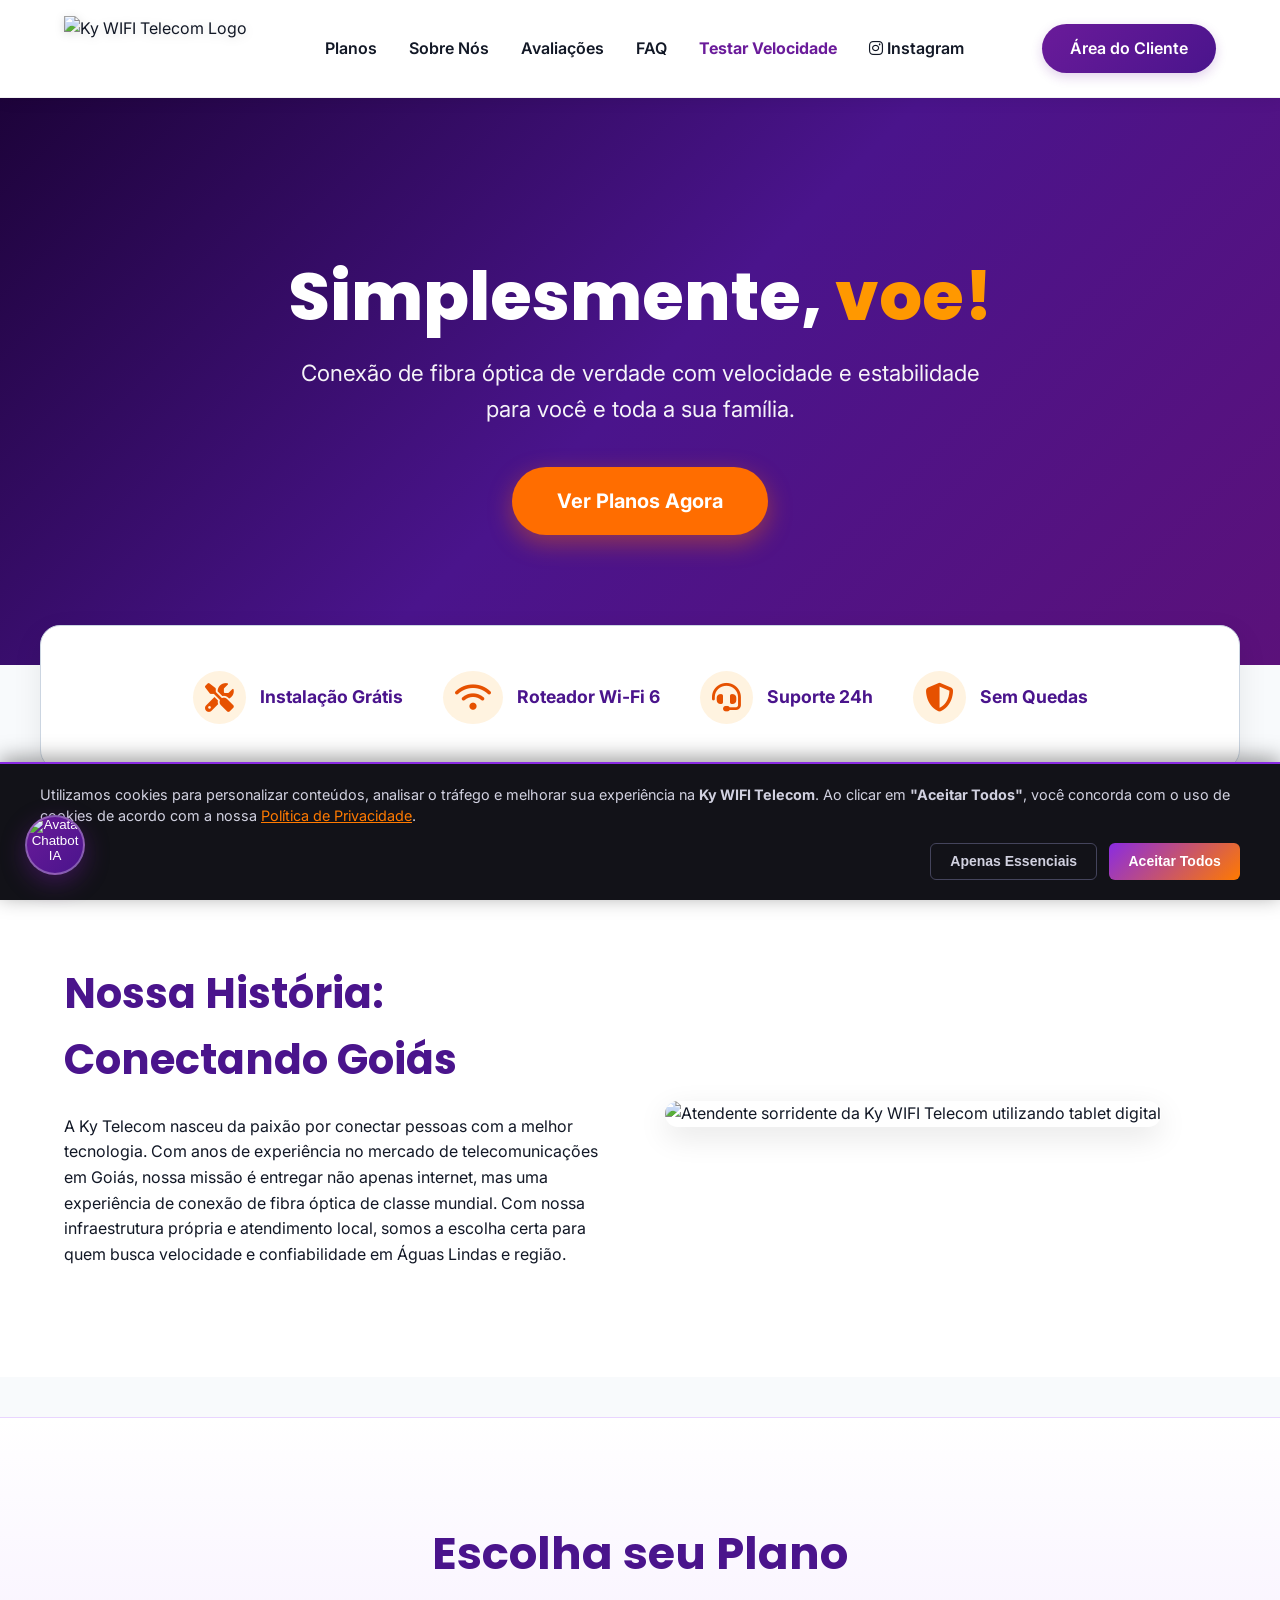
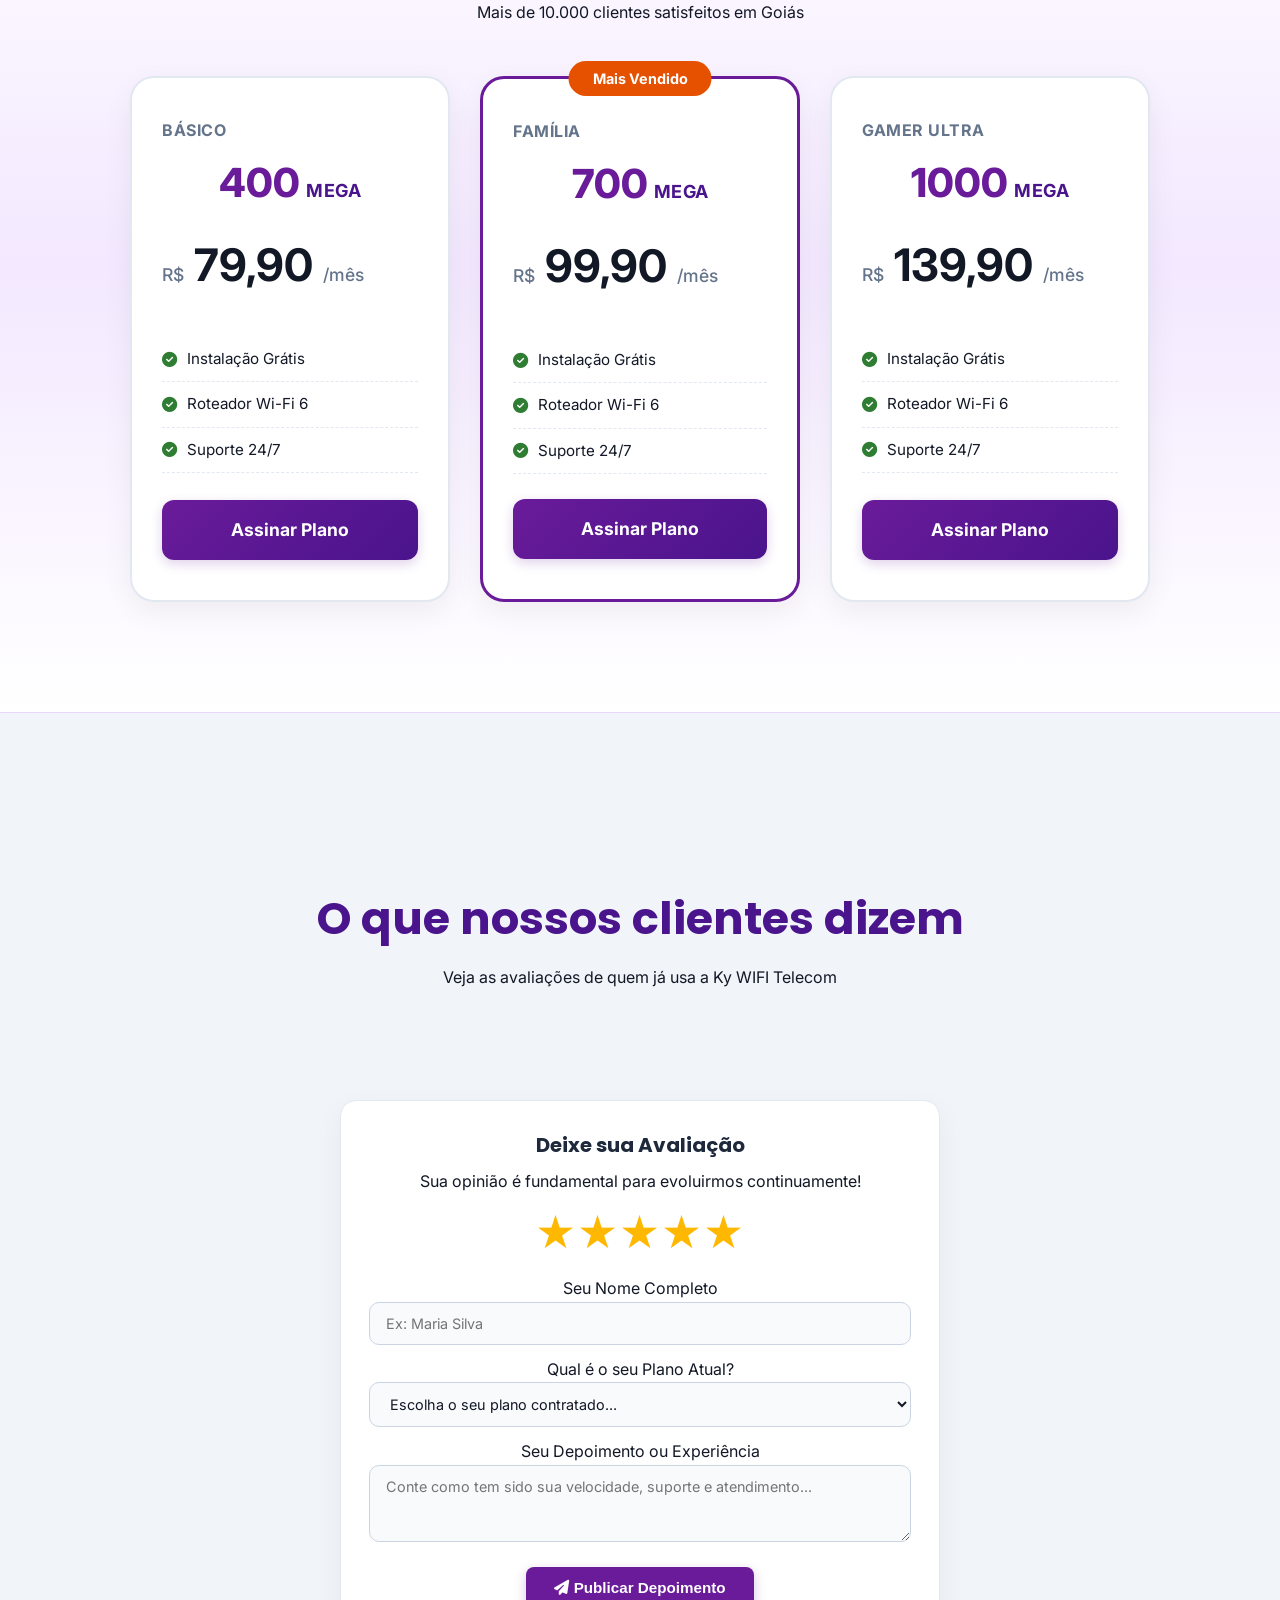
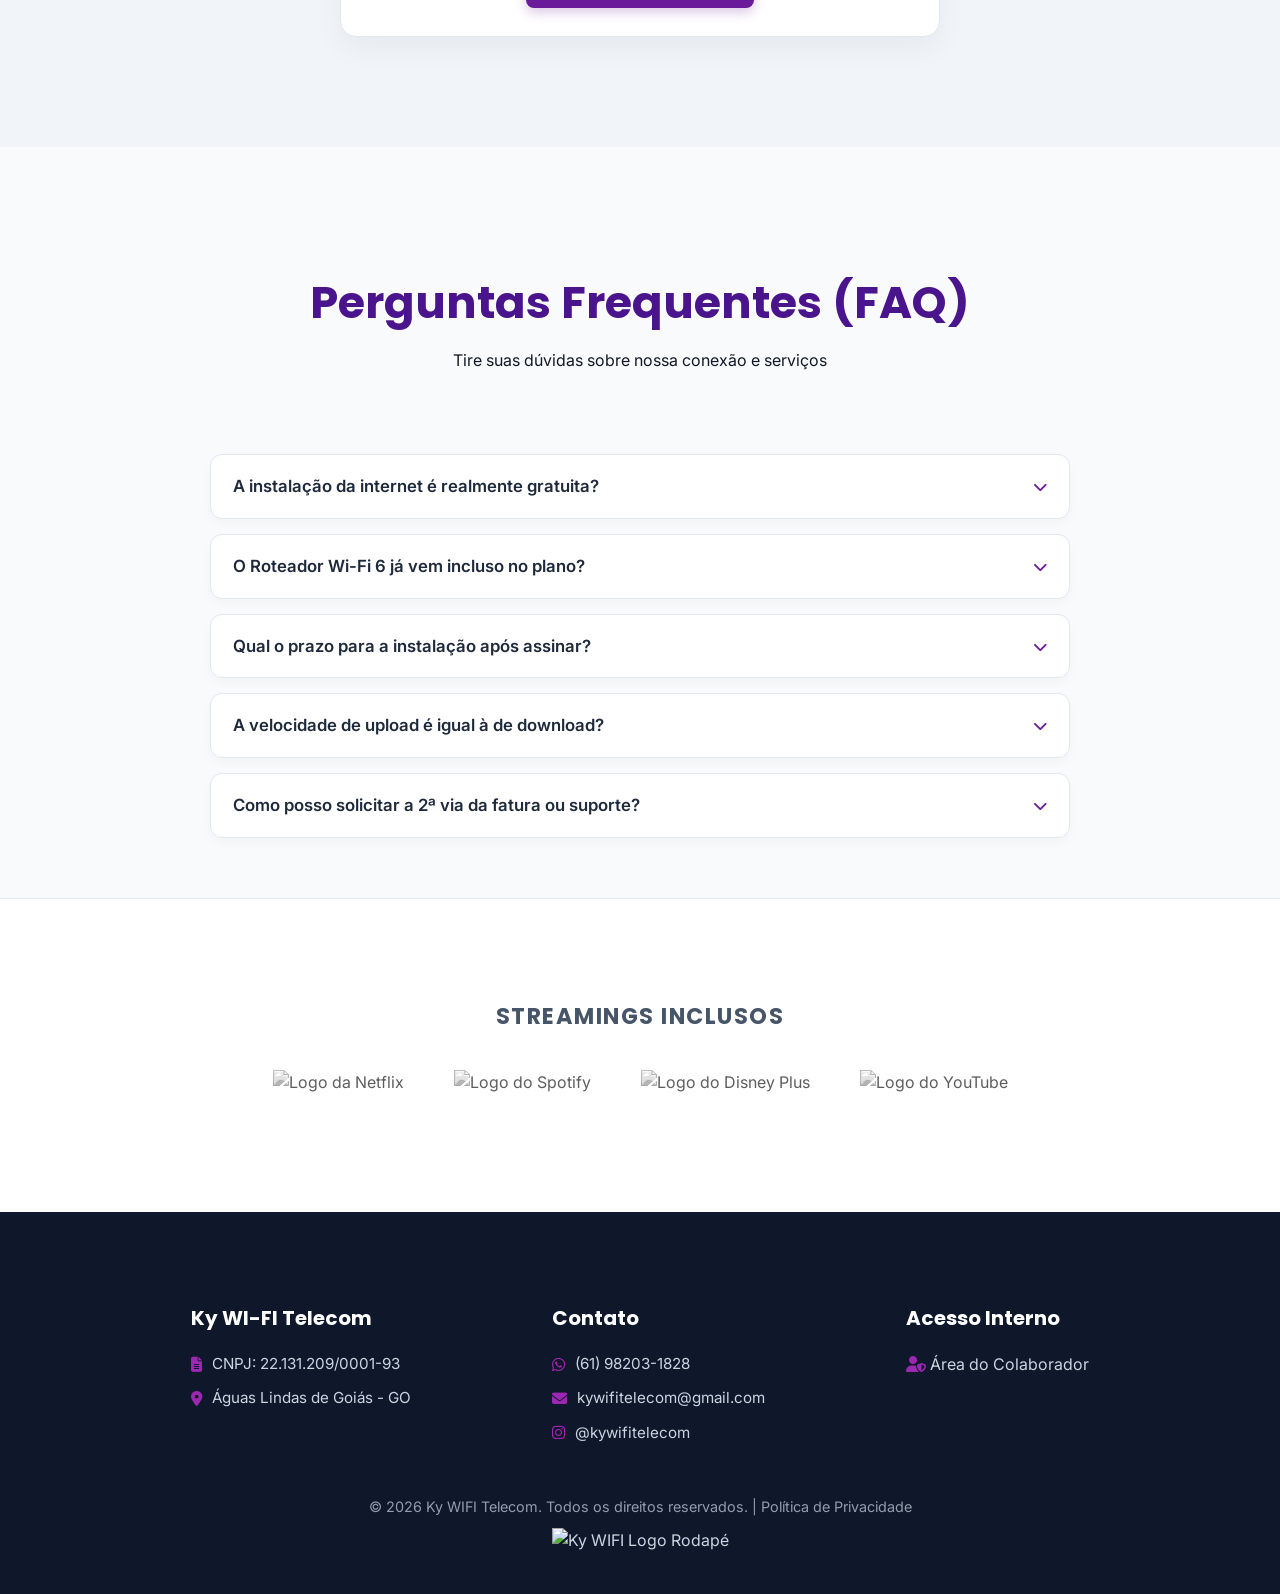
==== index.html @ 1341a5f8 "Add files via upload" ====
<!DOCTYPE html>
<html lang="pt-BR">
<head>
    <meta charset="UTF-8">
    <meta name="viewport" content="width=device-width, initial-scale=1.0">
    <meta name="description" content="Ky WIFI Telecom - A Melhor Conexão de Fibra Óptica de Goiás. Planos com instalação grátis e roteador Wi-Fi 6.">
    <title>Ky WIFI Telecom | A Melhor Conexão de Goiás</title>
    
    <link rel="preconnect" href="https://fonts.googleapis.com">
    <link rel="preconnect" href="https://fonts.gstatic.com" crossorigin>
    <link href="https://fonts.googleapis.com/css2?family=Poppins:wght@300;400;500;600;700&family=Inter:wght@400;500;600;700&display=swap" rel="stylesheet">
    <link rel="stylesheet" href="https://cdnjs.cloudflare.com/ajax/libs/font-awesome/6.6.0/css/all.min.css">
    <link rel="stylesheet" href="style.css">

    <!-- SDKs do Firebase v8 -->
    <script src="https://www.gstatic.com/firebasejs/8.10.1/firebase-app.js"></script>
    <script src="https://www.gstatic.com/firebasejs/8.10.1/firebase-database.js"></script>

    <script>
      // Configuração e inicialização do Firebase
      const firebaseConfig = {
        apiKey: "AIzaSyA0XjvmilmpNwBVDHuVRdyF8YCQ0SimvJA",
        authDomain: "ky-wi-fi-telecom.firebaseapp.com",
        databaseURL: "https://ky-wi-fi-telecom-default-rtdb.firebaseio.com",
        projectId: "ky-wi-fi-telecom",
        storageBucket: "ky-wi-fi-telecom.appspot.com",
        messagingSenderId: "222931880150",
        appId: "1:222931880150:web:4224128a5b03022e3f6177",
        measurementId: "G-RYJLD3M3HY"
      };

      if (!firebase.apps.length) {
        firebase.initializeApp(firebaseConfig);
      }
    </script>

    <!-- ESTILOS ADICIONAIS PARA BARRA DE ANÚNCIO E FAQ -->
    <style>
        /* Barra de Anúncio / Promocional (Topo) */
        .announcement-bar {
            background: linear-gradient(90deg, #6b21a8, #a855f7);
            color: #ffffff;
            padding: 8px 16px;
            font-size: 0.9rem;
            display: flex;
            align-items: center;
            justify-content: center;
            gap: 12px;
            text-align: center;
            position: relative;
            z-index: 1001;
            font-family: 'Inter', sans-serif;
        }
        .announcement-bar strong {
            color: #facc15;
        }
        .announcement-btn {
            background-color: #ec4899;
            color: #ffffff;
            padding: 4px 12px;
            border-radius: 20px;
            text-decoration: none;
            font-weight: 600;
            font-size: 0.8rem;
            transition: transform 0.2s, background-color 0.2s;
        }
        .announcement-btn:hover {
            background-color: #db2777;
            transform: scale(1.05);
        }
        .announcement-close {
            position: absolute;
            right: 15px;
            background: transparent;
            border: none;
            color: #ffffff;
            font-size: 1.1rem;
            cursor: pointer;
            opacity: 0.8;
        }
        .announcement-close:hover {
            opacity: 1;
        }

        /* Seção FAQ */
        .faq-section {
            padding: 60px 20px;
            max-width: 900px;
            margin: 0 auto;
        }
        .faq-container {
            display: flex;
            flex-direction: column;
            gap: 15px;
            margin-top: 30px;
        }
        .faq-item {
            background: #ffffff;
            border: 1px solid #e2e8f0;
            border-radius: 12px;
            padding: 18px 22px;
            cursor: pointer;
            box-shadow: 0 4px 12px rgba(0, 0, 0, 0.03);
            transition: all 0.3s ease;
        }
        .faq-item[open] {
            border-color: #6a1b9a;
            box-shadow: 0 6px 18px rgba(106, 27, 154, 0.12);
        }
        .faq-item summary {
            font-weight: 600;
            font-size: 1.05rem;
            list-style: none;
            display: flex;
            justify-content: space-between;
            align-items: center;
            color: #1e293b;
        }
        .faq-item summary::-webkit-details-marker {
            display: none;
        }
        .faq-item summary::after {
            content: '\f078';
            font-family: 'Font Awesome 6 Free';
            font-weight: 900;
            font-size: 0.9rem;
            color: #6a1b9a;
            transition: transform 0.3s;
        }
        .faq-item[open] summary::after {
            transform: rotate(180deg);
        }
        .faq-item p {
            margin-top: 12px;
            font-size: 0.95rem;
            line-height: 1.6;
            color: #475569;
        }
    </style>
</head>
<body>
    <!-- CABEÇALHO -->
    <header>
        <a href="index.html" class="logo-area" aria-label="Início Ky WI-FI">
            <img src="https://i.ibb.co/Xrz7n7dX/image-9658f0-removebg-preview.png" alt="Ky WIFI Telecom Logo" class="ky-logo">
        </a>

        <nav aria-label="Navegação Principal">
            <ul class="nav-menu" id="navMenu">
                <li><a href="#planos" onclick="closeMenu()">Planos</a></li>
                <li><a href="#sobre" onclick="closeMenu()">Sobre Nós</a></li>
                <li><a href="#depoimentos" onclick="closeMenu()">Avaliações</a></li>
                <li><a href="#faq" onclick="closeMenu()">FAQ</a></li>
                <li>
                    <a href="https://fast.com" target="_blank" rel="noopener noreferrer" class="btn-speedtest" onclick="closeMenu()">
                        Testar Velocidade
                    </a>
                </li>
                <li>
                    <a href="https://www.instagram.com/kywifitelecom" target="_blank" rel="noopener noreferrer" onclick="closeMenu()">
                        <i class="fab fa-instagram" aria-hidden="true"></i>
                        <span>Instagram</span>
                    </a>
                </li>
                <li class="mobile-only">
                    <a href="suporte.html" class="btn-client" onclick="closeMenu()">Área do Cliente</a>
                </li>
            </ul>
        </nav>

        <a href="suporte.html" class="btn-client desktop-only-btn">Área do Cliente</a>

        <button class="hamburger" id="hamburgerBtn" onclick="toggleMenu()" aria-label="Abrir Menu de Navegação" aria-expanded="false" aria-controls="navMenu">
            <i class="fas fa-bars" aria-hidden="true"></i>
        </button>
    </header>

    <!-- HERO -->
    <section class="hero">
        <div class="fiber-container" aria-hidden="true">
            <div class="fiber-line"></div>
            <div class="fiber-line"></div>
            <div class="fiber-line"></div>
            <div class="fiber-line"></div>
            <div class="fiber-line"></div>
        </div>

        <div class="hero-content reveal">
            <h1>Simplesmente, <span>voe!</span></h1>
            <p>Conexão de fibra óptica de verdade com velocidade e estabilidade para você e toda a sua família.</p>
            <a href="#planos" class="btn-primary">Ver Planos Agora</a>
        </div>
    </section>

    <!-- BENEFÍCIOS -->
    <section class="benefits reveal" aria-label="Destaques e Benefícios">
        <div class="benefit-item"><i class="fas fa-tools" aria-hidden="true"></i> Instalação Grátis</div>
        <div class="benefit-item"><i class="fas fa-wifi" aria-hidden="true"></i> Roteador Wi-Fi 6</div>
        <div class="benefit-item"><i class="fas fa-headset" aria-hidden="true"></i> Suporte 24h</div>
        <div class="benefit-item"><i class="fas fa-shield-alt" aria-hidden="true"></i> Sem Quedas</div>
    </section>

    <!-- SOBRE -->
    <section id="sobre" class="reveal">
        <div class="sobre-container">
            <div class="sobre-text">
                <h2>Nossa História: Conectando Goiás</h2>
                <p>
                    A Ky Telecom nasceu da paixão por conectar pessoas com a melhor tecnologia. Com anos de experiência no mercado de telecomunicações em Goiás, nossa missão é entregar não apenas internet, mas uma experiência de conexão de fibra óptica de classe mundial. Com nossa infraestrutura própria e atendimento local, somos a escolha certa para quem busca velocidade e confiabilidade em Águas Lindas e região.
                </p>
            </div>
            <div class="sobre-image">
                <img src="https://img.magnific.com/fotos-premium/mulher-negra-de-lazer-moderna-usando-fones-de-ouvido-usando-tablet-digital-com-tela-brilhante_116547-47092.jpg?semt=ais_hybrid&w=740&q=80" alt="Atendente sorridente da Ky WIFI Telecom utilizando tablet digital">
            </div>
        </div>
    </section>

    <!-- PLANOS -->
    <section id="planos">
        <div class="section-title reveal">
            <h2>Escolha seu Plano</h2>
            <p>Mais de 10.000 clientes satisfeitos em Goiás</p>
        </div>
        <div class="plans-container reveal" id="plans-container"></div>
    </section>

    <!-- DEPOIMENTOS E AVALIAÇÕES -->
    <section id="depoimentos" class="testimonials-section reveal" aria-label="Depoimentos e Avaliações">
        <div class="section-title">
            <h2>O que nossos clientes dizem</h2>
            <p>Veja as avaliações de quem já usa a Ky WIFI Telecom</p>
        </div>

        <div class="testimonials-container"></div>

        <div class="feedback-form-container">
            <h3>Deixe sua Avaliação</h3>
            <p class="subtitle">Sua opinião é fundamental para evoluirmos continuamente!</p>

            <form id="feedbackForm" onsubmit="salvarFeedback(event)">
                <div class="star-rating-input" id="starRatingInput" title="Selecione sua nota">
                    <span class="star-btn active" data-value="1" onclick="definirNota(1)">★</span>
                    <span class="star-btn active" data-value="2" onclick="definirNota(2)">★</span>
                    <span class="star-btn active" data-value="3" onclick="definirNota(3)">★</span>
                    <span class="star-btn active" data-value="4" onclick="definirNota(4)">★</span>
                    <span class="star-btn active" data-value="5" onclick="definirNota(5)">★</span>
                </div>
                <input type="hidden" id="feedbackNota" value="5">

                <div class="feedback-inputs">
                    <div class="input-group">
                        <label for="feedbackNome">Seu Nome Completo</label>
                        <input type="text" id="feedbackNome" placeholder="Ex: Maria Silva" required autocomplete="name">
                    </div>

                    <div class="input-group">
                        <label for="feedbackTipo">Qual é o seu Plano Atual?</label>
                        <select id="feedbackTipo" required>
                            <option value="" disabled selected>Escolha o seu plano contratado...</option>
                            <option value="Plano 400 MEGA - Fibra">Plano 400 MEGA (R$ 79,90/mês)</option>
                            <option value="Plano 700 MEGA - Fibra">Plano 700 MEGA (R$ 99,90/mês)</option>
                            <option value="Plano 1000 MEGA - Fibra">Plano 1000 MEGA (R$ 139,90/mês)</option>
                            <option value="Cliente Corporativo / Empresa">Cliente Corporativo / Empresa</option>
                            <option value="Outro Plano / Antigo">Outro Plano Ky Telecom</option>
                        </select>
                    </div>

                    <div class="input-group">
                        <label for="feedbackComentario">Seu Depoimento ou Experiência</label>
                        <textarea id="feedbackComentario" rows="3" placeholder="Conte como tem sido sua velocidade, suporte e atendimento..." required></textarea>
                    </div>

                    <div class="feedback-actions">
                        <button type="submit" class="btn-submit-feedback">
                            <i class="fas fa-paper-plane" aria-hidden="true"></i> Publicar Depoimento
                        </button>
                    </div>
                </div>
            </form>
        </div>
    </section>

    <!-- SEÇÃO FAQ (PERGUNTAS FREQUENTES) -->
    <section id="faq" class="faq-section reveal">
        <div class="section-title">
            <h2>Perguntas Frequentes (FAQ)</h2>
            <p>Tire suas dúvidas sobre nossa conexão e serviços</p>
        </div>

        <div class="faq-container">
            <details class="faq-item">
                <summary>A instalação da internet é realmente gratuita?</summary>
                <p>Sim! Todos os nossos planos residenciais contam com instalação 100% grátis realizada por técnicos especializados.</p>
            </details>

            <details class="faq-item">
                <summary>O Roteador Wi-Fi 6 já vem incluso no plano?</summary>
                <p>Sim, disponibilizamos roteadores de última geração Wi-Fi 6 em comodato, garantindo maior cobertura, estabilidade e suporte a dezenas de aparelhos conectados simultaneamente.</p>
            </details>

            <details class="faq-item">
                <summary>Qual o prazo para a instalação após assinar?</summary>
                <p>Realizamos a instalação em até 24 a 48 horas úteis após a aprovação do cadastro na região de Águas Lindas e proximidades.</p>
            </details>

            <details class="faq-item">
                <summary>A velocidade de upload é igual à de download?</summary>
                <p>Trabalhamos com alta taxa de upload dedicada para garantir que suas videochamadas, jogos online e transmissões aconteçam sem nenhum tipo de travamento.</p>
            </details>

            <details class="faq-item">
                <summary>Como posso solicitar a 2ª via da fatura ou suporte?</summary>
                <p>Você pode acessar a nossa <strong>Área do Cliente</strong> no menu superior ou entrar em contato diretamente via WhatsApp pelo número (61) 98203-1828.</p>
            </details>
        </div>
    </section>

    <!-- STREAMINGS PARCEIROS -->
    <section class="partners reveal" aria-label="Plataformas de Streaming">
        <h2>Streamings Inclusos</h2>
        <div class="partners-logos">
            <img src="https://upload.wikimedia.org/wikipedia/commons/0/08/Netflix_2015_logo.svg" alt="Logo da Netflix">
            <img src="https://upload.wikimedia.org/wikipedia/commons/2/26/Spotify_logo_with_text.svg" alt="Logo do Spotify">
            <img src="https://upload.wikimedia.org/wikipedia/commons/3/3e/Disney%2B_logo.svg" alt="Logo do Disney Plus">
            <img src="https://upload.wikimedia.org/wikipedia/commons/b/b8/YouTube_Logo_2017.svg" alt="Logo do YouTube">
        </div>
    </section>

    <!-- BOTÃO WHATSAPP -->
    <a href="https://wa.me/5561982031828" target="_blank" rel="noopener noreferrer" onclick="falarComAtendente(event)" class="whatsapp-float" aria-label="Falar com atendente pelo WhatsApp">
        <i class="fab fa-whatsapp" aria-hidden="true"></i>
    </a>

    <!-- RODAPÉ -->
    <footer id="suporte">
        <div class="footer-grid reveal">
            <div>
                <h4>Ky WI-FI Telecom</h4>
                <p><i class="fas fa-file-alt" aria-hidden="true"></i> CNPJ: 22.131.209/0001-93</p>
                <p><i class="fas fa-map-marker-alt" aria-hidden="true"></i> Águas Lindas de Goiás - GO</p>
            </div>
            <div>
                <h4>Contato</h4>
                <p><i class="fab fa-whatsapp" aria-hidden="true"></i> <a href="https://wa.me/5561982031828" target="_blank" rel="noopener noreferrer">(61) 98203-1828</a></p>
                <p><i class="fas fa-envelope" aria-hidden="true"></i> <a href="mailto:kywifitelecom@gmail.com">kywifitelecom@gmail.com</a></p>
                <p>
                    <a href="https://www.instagram.com/kywifitelecom" target="_blank" rel="noopener noreferrer" style="display: flex; align-items: center; gap: 10px;">
                        <i class="fab fa-instagram" aria-hidden="true"></i> @kywifitelecom
                    </a>
                </p>
            </div>

            <!-- ÁREA DO COLABORADOR -->
            <div>
                <h4>Acesso Interno</h4>
                <a href="login.html" class="btn-colaborador">
                    <i class="fas fa-user-shield" aria-hidden="true"></i> Área do Colaborador
                </a>
            </div>
        </div>

        <p style="margin-top: 40px; font-size: 0.9rem; opacity: 0.7;">
            © 2026 Ky WIFI Telecom. Todos os direitos reservados. | <a href="privacidade.html" style="color: inherit;">Política de Privacidade</a>
        </p>
        <img src="https://i.ibb.co/Xrz7n7dX/image-9658f0-removebg-preview.png" alt="Ky WIFI Logo Rodapé" width="50" style="margin-top: 10px;">
    </footer>

    <!-- LGPD COOKIES BANNER -->
    <div id="lgpd-banner" class="lgpd-banner" role="dialog" aria-live="polite" aria-label="Aviso de Privacidade e Cookies">
        <div class="lgpd-content">
            <p>
                Utilizamos cookies para personalizar conteúdos, analisar o tráfego e melhorar sua experiência na <strong>Ky WIFI Telecom</strong>. 
                Ao clicar em <strong>"Aceitar Todos"</strong>, você concorda com o uso de cookies de acordo com a nossa 
                <a href="privacidade.html" target="_blank" rel="noopener">Política de Privacidade</a>.
            </p>
            <div class="lgpd-buttons">
                <button id="lgpd-reject" class="btn-lgpd-secondary" onclick="document.getElementById('lgpd-banner').style.display='none'">Apenas Essenciais</button>
                <button id="lgpd-accept" class="btn-lgpd-primary" onclick="document.getElementById('lgpd-banner').style.display='none'">Aceitar Todos</button>
            </div>
        </div>
    </div>

    <!-- PLUGIN VLIBRAS -->
    <div vw class="enabled">
        <div vw-access-button class="active"></div>
        <div vw-plugin-wrapper>
            <div class="vw-plugin-top-wrapper"></div>
        </div>
    </div>
    <script src="https://vlibras.gov.br/app/vlibras-plugin.js"></script>
    <script>
        new window.VLibras.Widget('https://vlibras.gov.br/app');
    </script>

    <!-- SCRIPTS DA APLICAÇÃO -->
    <script src="script.js"></script>
    <script src="chatbot.js"></script>
</body>
</html>
---- style.css ----
/* ==========================================================================
   KY WIFI TELECOM - ESTILOS PRINCIPAIS (style.css)
   Organizado, otimizado para desempenho e acessibilidade (WCAG 2.1)
   ========================================================================== */

/* 1. VARIÁVEIS DO SISTEMA (DESIGN TOKENS) */
:root {
    --purple-main: #6A1B9A;
    --purple-dark: #4A148C;
    --purple-light: #9C27B0;
    --accent-orange: #E65100; /* Laranja de alto contraste WCAG */
    --accent-orange-hover: #D84315;
    --accent-green: #1B5E20;  /* Verde escuro para texto/ícones */
    --whatsapp-green: #25D366;
    --text-dark: #121826;     /* Alto contraste para legibilidade */
    --text-muted: #475569;
    --white: #FFFFFF;
    --gray-bg: #F8FAFC;
    --border-color: #CBD5E1;
    --transition-default: all 0.3s ease;
}

/* 2. RESET GLOBAL & TIPOGRAFIA */
* {
    margin: 0;
    padding: 0;
    box-sizing: border-box;
}

html {
    scroll-behavior: smooth;
}

body {
    font-family: 'Inter', -apple-system, BlinkMacSystemFont, "Segoe UI", Roboto, sans-serif;
    background-color: var(--gray-bg);
    color: var(--text-dark);
    line-height: 1.6;
    overflow-x: hidden;
}

h1, h2, h3, h4, h5, h6 {
    font-family: 'Poppins', sans-serif;
}

a {
    color: inherit;
    text-decoration: none;
    transition: var(--transition-default);
}

/* Indicador de foco acessível para navegação via teclado (WCAG 2.1) */
:focus-visible {
    outline: 3px solid var(--purple-main) !important;
    outline-offset: 3px !important;
}

/* 3. HEADER & NAVEGAÇÃO */
header {
    background: rgba(255, 255, 255, 0.98);
    backdrop-filter: blur(15px);
    -webkit-backdrop-filter: blur(15px);
    box-shadow: 0 2px 15px rgba(0, 0, 0, 0.08);
    position: sticky;
    top: 0;
    z-index: 1000;
    padding: 12px 5%;
    display: flex;
    justify-content: space-between;
    align-items: center;
    border-bottom: 1px solid rgba(0, 0, 0, 0.05);
}

.logo-area {
    display: flex;
    align-items: center;
    gap: 12px;
    padding: 4px 0;
    outline: none;
}

.logo-title-group {
    display: flex;
    align-items: center;
    gap: 15px;
}

.logo-title-group h1 {
    margin: 0;
    font-size: 1.8rem;
    color: var(--text-dark);
}

.ky-logo, .logo-img {
    height: 65px;
    width: auto;
    object-fit: contain;
    filter: drop-shadow(0 2px 5px rgba(0, 0, 0, 0.12));
    transition: transform 0.3s cubic-bezier(0.25, 0.8, 0.25, 1), 
                filter 0.3s cubic-bezier(0.25, 0.8, 0.25, 1);
}

.logo-area:hover .ky-logo,
.logo-area:hover .logo-img {
    transform: scale(1.04);
    filter: drop-shadow(0 6px 12px rgba(106, 27, 154, 0.25));
}

.nav-menu {
    display: flex;
    gap: 32px;
    list-style: none;
    align-items: center;
}

.nav-menu a {
    font-weight: 600;
    color: var(--text-dark);
    position: relative;
}

.nav-menu a::after {
    content: '';
    position: absolute;
    bottom: -5px;
    left: 0;
    width: 0;
    height: 3px;
    background: var(--purple-main);
    border-radius: 2px;
    transition: var(--transition-default);
}

.nav-menu a:hover, 
.nav-menu a:focus {
    color: var(--purple-main);
}

.nav-menu a:hover::after, 
.nav-menu a:focus::after {
    width: 100%;
}

.btn-speedtest {
    color: var(--purple-main) !important;
    font-weight: 700 !important;
}

.btn-client {
    background: linear-gradient(135deg, var(--purple-main), var(--purple-dark));
    color: var(--white);
    padding: 12px 28px;
    border-radius: 50px;
    font-weight: 600;
    border: none;
    cursor: pointer;
    transition: var(--transition-default);
    font-family: inherit;
    display: inline-block;
    box-shadow: 0 4px 12px rgba(106, 27, 154, 0.2);
}

.btn-client:hover, 
.btn-client:focus {
    transform: translateY(-2px);
    box-shadow: 0 6px 20px rgba(106, 27, 154, 0.35);
}

.hamburger {
    display: none;
    font-size: 28px;
    cursor: pointer;
    color: var(--purple-dark);
    background: none;
    border: none;
    padding: 5px;
}

.mobile-only {
    display: none;
}

/* 4. HERO SECTION */
.hero {
    background: linear-gradient(135deg, #1d033a 0%, var(--purple-dark) 50%, #5b117a 100%);
    color: var(--white);
    text-align: center;
    padding: 160px 20px 130px;
    position: relative;
    overflow: hidden;
}

.fiber-container {
    position: absolute;
    top: 0;
    left: 0;
    width: 100%;
    height: 100%;
    overflow: hidden;
    z-index: 0;
}

.fiber-line {
    position: absolute;
    background: linear-gradient(90deg, transparent, rgba(255, 255, 255, 0.8), rgba(255, 107, 0, 0.8), transparent);
    height: 3px;
    filter: blur(2px);
    opacity: 0;
    animation: dataFlow linear infinite;
}

@keyframes dataFlow {
    0% { transform: translateX(-100%); opacity: 0; }
    10% { opacity: 1; }
    90% { opacity: 1; }
    100% { transform: translateX(100vw); opacity: 0; }
}

.fiber-line:nth-child(1) { top: 15%; width: 300px; animation-duration: 3s; animation-delay: 0s; }
.fiber-line:nth-child(2) { top: 35%; width: 200px; animation-duration: 4s; animation-delay: 1.5s; }
.fiber-line:nth-child(3) { top: 65%; width: 400px; animation-duration: 2.5s; animation-delay: 0.5s; }
.fiber-line:nth-child(4) { top: 85%; width: 150px; animation-duration: 5s; animation-delay: 2s; }
.fiber-line:nth-child(5) { top: 45%; width: 250px; animation-duration: 3.5s; animation-delay: 1s; }

.hero-content {
    position: relative;
    z-index: 1;
}

.hero h1 {
    font-size: clamp(2.5rem, 6vw, 4.2rem);
    font-weight: 800;
    margin-bottom: 20px;
    line-height: 1.15;
}

.hero h1 span {
    color: #FF9800;
}

.hero p {
    font-size: clamp(1.1rem, 3vw, 1.4rem);
    margin-bottom: 40px;
    opacity: 0.95;
    max-width: 700px;
    margin-left: auto;
    margin-right: auto;
}

.hero .btn-primary {
    background: #FF6D00;
    color: var(--white);
    padding: 18px 45px;
    font-size: 1.25rem;
    border-radius: 50px;
    font-weight: 700;
    border: none;
    cursor: pointer;
    transition: var(--transition-default);
    box-shadow: 0 8px 25px rgba(255, 109, 0, 0.4);
    display: inline-block;
}

.hero .btn-primary:hover, 
.hero .btn-primary:focus {
    transform: translateY(-3px);
    background: #E65100;
    box-shadow: 0 12px 30px rgba(255, 109, 0, 0.6);
}

/* 5. BENEFÍCIOS */
.benefits {
    background: var(--white);
    padding: 45px 5%;
    display: flex;
    justify-content: center;
    gap: 40px;
    flex-wrap: wrap;
    box-shadow: 0 10px 30px rgba(0, 0, 0, 0.08);
    margin-top: -40px;
    margin-bottom: 80px;
    position: relative;
    z-index: 10;
    border-radius: 20px;
    max-width: 1200px;
    margin-left: auto;
    margin-right: auto;
    border: 1px solid var(--border-color);
}

.benefit-item {
    display: flex;
    align-items: center;
    gap: 14px;
    font-size: 1.1rem;
    font-weight: 700;
    color: var(--purple-dark);
}

.benefit-item i {
    color: #E65100;
    font-size: 1.8rem;
    background: #FFF3E0;
    padding: 12px;
    border-radius: 50%;
}

/* 6. PLANOS */
#planos {
    background: linear-gradient(180deg, #FFFFFF 0%, #F3E8FF 50%, #FFFFFF 100%);
    padding: 40px 0 20px;
    border-top: 1px solid #E9D5FF;
    border-bottom: 1px solid #E9D5FF;
}

.section-title {
    text-align: center;
    padding: 60px 20px 50px;
}

.section-title h2 {
    font-size: clamp(2.2rem, 4vw, 2.8rem);
    color: var(--purple-dark);
    margin-bottom: 10px;
}

.plans-container {
    display: flex;
    justify-content: center;
    gap: 30px;
    flex-wrap: wrap;
    padding: 0 5% 90px;
    max-width: 1350px;
    margin: 0 auto;
}

.plan-card {
    background: var(--white);
    border-radius: 24px;
    padding: 40px 30px;
    width: 320px;
    box-shadow: 0 10px 30px rgba(0, 0, 0, 0.06);
    transition: var(--transition-default);
    position: relative;
    border: 2px solid #E2E8F0;
    display: flex;
    flex-direction: column;
    opacity: 0;
    transform: translateY(30px);
}

.plan-card.active-reveal {
    opacity: 1;
    transform: translateY(0);
}

.plan-card:hover {
    transform: translateY(-8px);
    border-color: var(--purple-light);
    box-shadow: 0 15px 35px rgba(106, 27, 154, 0.15);
}

.plan-card.highlight {
    border: 3px solid var(--purple-main);
}

.plan-badge {
    position: absolute;
    top: -18px;
    left: 50%;
    transform: translateX(-50%);
    background: #E65100;
    color: var(--white);
    padding: 6px 24px;
    border-radius: 30px;
    font-size: 0.9rem;
    font-weight: 700;
    white-space: nowrap;
    z-index: 2;
}

.plan-name {
    font-weight: 700;
    color: #64748B;
    text-transform: uppercase;
    margin-bottom: 8px;
    letter-spacing: 0.5px;
}

.plan-speed {
    font-size: clamp(1.8rem, 3.8vw, 2.5rem);
    font-weight: 800;
    color: var(--purple-main);
    line-height: 1;
    display: flex;
    align-items: baseline;
    justify-content: center;
    gap: 6px;
    width: 100%;
    margin: 12px 0;
}

.plan-speed small,
.plan-speed span {
    font-size: 0.45em;
    font-weight: 700;
    color: var(--purple-dark);
    letter-spacing: 0.5px;
}

.plan-price {
    font-size: 2.8rem;
    font-weight: 700;
    margin: 15px 0 20px;
    color: var(--text-dark);
}

.plan-price .currency, 
.plan-price .period {
    font-size: 1.1rem;
    font-weight: 500;
    color: #64748B;
}

.plan-features {
    list-style: none;
    margin: 15px 0 25px;
    flex-grow: 1;
}

.plan-features li {
    padding: 10px 0;
    border-bottom: 1px dashed #E2E8F0;
    display: flex;
    align-items: center;
    gap: 10px;
    font-size: 0.95rem;
    color: var(--text-dark);
}

.plan-features i {
    color: #2E7D32;
}

.btn-contract {
    width: 100%;
    padding: 16px;
    background: linear-gradient(135deg, var(--purple-main), var(--purple-dark));
    color: var(--white);
    border: none;
    border-radius: 12px;
    font-size: 1.1rem;
    font-weight: 700;
    cursor: pointer;
    text-align: center;
    display: block;
    transition: var(--transition-default);
    box-shadow: 0 4px 12px rgba(106, 27, 154, 0.2);
}

.btn-contract:hover, 
.btn-contract:focus {
    background: linear-gradient(135deg, var(--purple-light), var(--purple-main));
    transform: translateY(-2px);
    box-shadow: 0 6px 18px rgba(106, 27, 154, 0.35);
}

/* 7. FORMULÁRIOS & ÁREA DO CLIENTE */
.client-section {
    padding: 110px 20px 80px;
    display: flex;
    justify-content: center;
    align-items: center;
    min-height: 85vh;
}

.client-card {
    width: 100%;
    max-width: 600px;
    background: var(--white);
    border: 2px solid var(--purple-main);
    border-radius: 16px;
    padding: 40px;
    box-shadow: 0 10px 30px rgba(0, 0, 0, 0.1);
}

.client-header {
    text-align: center;
    margin-bottom: 30px;
}

.client-header h1 {
    font-size: 2rem;
    font-weight: 700;
    color: var(--text-dark);
    margin-bottom: 8px;
}

.client-header h1 span {
    color: var(--purple-main);
}

.client-header p {
    color: var(--text-muted);
    font-size: 0.95rem;
}

.form-grid {
    display: grid;
    grid-template-columns: 1fr 1fr;
    gap: 16px;
}

.form-group {
    display: flex;
    flex-direction: column;
    gap: 6px;
    margin-bottom: 18px;
}

.form-group.full-width {
    grid-column: span 2;
}

.form-group label {
    font-size: 0.9rem;
    font-weight: 600;
    color: var(--text-dark);
    display: flex;
    align-items: center;
    gap: 8px;
}

.form-group label i {
    color: var(--purple-main);
}

.form-control {
    width: 100%;
    padding: 12px 16px;
    background: #F1F5F9;
    border: 2px solid #CBD5E1;
    border-radius: 8px;
    color: #0F172A;
    font-family: 'Inter', sans-serif;
    font-size: 1rem;
    font-weight: 500;
    transition: var(--transition-default);
    outline: none;
    box-sizing: border-box;
}

.form-control::placeholder {
    color: #64748B;
    opacity: 0.9;
}

.form-control:focus {
    border-color: var(--purple-main);
    background: var(--white);
    box-shadow: 0 0 0 4px rgba(106, 27, 154, 0.15);
}

textarea.form-control {
    resize: vertical;
    min-height: 110px;
}

.btn-submit {
    width: 100%;
    padding: 14px;
    background: var(--purple-main);
    border: none;
    border-radius: 8px;
    color: var(--white);
    font-family: 'Poppins', sans-serif;
    font-size: 1rem;
    font-weight: 600;
    cursor: pointer;
    transition: var(--transition-default);
    display: flex;
    justify-content: center;
    align-items: center;
    gap: 10px;
    margin-top: 10px;
    box-shadow: 0 4px 10px rgba(106, 27, 154, 0.2);
}

.btn-submit:hover, 
.btn-submit:focus {
    background: var(--purple-dark);
    transform: translateY(-1px);
    box-shadow: 0 6px 15px rgba(106, 27, 154, 0.35);
}

/* 8. TESTIMONIALS & FORMULÁRIO DE FEEDBACK */
.testimonials,
.testimonials-section {
    padding: 110px 5%;
    background-color: #F1F5F9;
    text-align: center;
}

.testimonials-container {
    display: flex;
    flex-wrap: wrap;
    justify-content: center;
    gap: 30px;
    margin-top: 20px;
    max-width: 1200px;
    margin-left: auto;
    margin-right: auto;
}

.carousel-wrapper {
    position: relative;
    width: 100%;
    max-width: 700px;
    margin: 0 auto;
    padding: 0 40px;
    box-sizing: border-box;
}

.carousel-viewport {
    overflow: hidden;
    width: 100%;
}

.carousel-track {
    display: flex;
    transition: transform 0.5s cubic-bezier(0.25, 1, 0.5, 1);
    width: 100%;
}

.testimonial-card {
    background: var(--white);
    border: 2px solid #E2E8F0;
    border-radius: 16px;
    padding: 25px 20px;
    width: 100%;
    max-width: 350px;
    text-align: left;
    box-shadow: 0 6px 20px rgba(0, 0, 0, 0.04);
    box-sizing: border-box;
}

.carousel-track .testimonial-card {
    min-width: 100%;
    text-align: center;
}

.testimonial-card .stars {
    color: #D97706;
    font-size: 1.2rem;
    margin-bottom: 12px;
}

.testimonial-card p {
    color: var(--text-dark);
    font-size: 0.95rem;
    line-height: 1.6;
    margin-bottom: 18px;
    font-style: italic;
}

.testimonial-card h4 {
    color: var(--text-dark);
    font-size: 1.05rem;
    font-weight: 700;
}

.testimonial-card span {
    color: var(--purple-main);
    font-size: 0.85rem;
    font-weight: 600;
}

.carousel-btn {
    position: absolute;
    top: 50%;
    transform: translateY(-50%);
    background: transparent;
    color: #94a3b8;
    border: none;
    font-size: 2.2rem;
    line-height: 1;
    cursor: pointer;
    padding: 10px;
    z-index: 10;
    transition: color 0.3s ease, transform 0.2s ease;
    user-select: none;
}

.carousel-btn:hover {
    color: #0284c7;
    transform: translateY(-50%) scale(1.15);
}

.prev-btn { left: 0; }
.next-btn { right: 0; }

.feedback-form-container {
    background: #FFFFFF;
    border: 1px solid #E2E8F0;
    border-radius: 16px;
    padding: 28px;
    max-width: 600px;
    margin: 40px auto 0;
    box-shadow: 0 10px 30px rgba(0, 0, 0, 0.05);
    text-align: center;
}

.feedback-form-container h3 {
    color: #1E293B;
    font-size: 1.25rem;
    margin-bottom: 8px;
}

.star-rating-input {
    font-size: 2.2rem;
    color: #CBD5E1;
    cursor: pointer;
    margin: 10px 0 15px;
    display: inline-flex;
    gap: 6px;
    direction: ltr;
}

.star-btn {
    transition: color 0.2s, transform 0.1s;
}

.star-btn:hover,
.star-btn.active {
    color: #FFB800;
    transform: scale(1.15);
}

.feedback-inputs {
    display: flex;
    flex-direction: column;
    gap: 12px;
}

.feedback-inputs input,
.feedback-inputs select,
.feedback-inputs textarea {
    width: 100%;
    padding: 12px 16px;
    border: 1px solid #CBD5E1;
    border-radius: 10px;
    font-family: inherit;
    font-size: 0.9rem;
    outline: none;
    transition: border-color 0.2s, background-color 0.2s;
    background: #F8FAFC;
    color: var(--text-dark);
}

.feedback-inputs input:focus,
.feedback-inputs select:focus,
.feedback-inputs textarea:focus {
    border-color: #6A1B9A;
    background: #FFFFFF;
}

.btn-submit-feedback {
    align-self: center;
    padding: 12px 28px;
    font-size: 0.95rem;
    margin-top: 5px;
    background: var(--purple-main);
    color: var(--white);
    border: none;
    border-radius: 8px;
    font-weight: 600;
    cursor: pointer;
    transition: var(--transition-default);
    box-shadow: 0 4px 12px rgba(106, 27, 154, 0.25);
}

.btn-submit-feedback:hover {
    background: var(--purple-dark);
    transform: translateY(-2px);
    box-shadow: 0 6px 18px rgba(106, 27, 154, 0.35);
}

/* 9. SOBRE NÓS */
#sobre {
    background: var(--white);
    padding: 110px 5%;
    margin-bottom: 40px;
    border-top: 1px solid #E2E8F0;
}

.sobre-container {
    max-width: 1200px;
    margin: 0 auto;
    display: grid;
    grid-template-columns: 1fr 1fr;
    gap: 50px;
    align-items: center;
}

.sobre-text h2 {
    font-size: clamp(2rem, 3.5vw, 2.6rem);
    color: var(--purple-dark);
    margin-bottom: 20px;
}

.sobre-image img {
    width: 100%;
    border-radius: 16px;
    box-shadow: 0 10px 30px rgba(0, 0, 0, 0.1);
}

/* 10. STREAMINGS E PARCEIROS */
.partners {
    background: var(--white);
    padding: 100px 5%;
    text-align: center;
    border-top: 1px solid #E2E8F0;
}

.partners h2 {
    color: var(--text-muted);
    margin-bottom: 35px;
    font-size: 1.4rem;
    text-transform: uppercase;
    letter-spacing: 1.5px;
}

.partners-logos {
    display: flex;
    justify-content: center;
    align-items: center;
    gap: 50px;
    flex-wrap: wrap;
}

.partners-logos img {
    height: 42px;
    filter: grayscale(100%) opacity(0.7);
    transition: var(--transition-default);
}

.partners-logos img:hover {
    filter: grayscale(0%) opacity(1);
    transform: scale(1.1);
}

/* 11. FAQ SECTION */
.faq-section {
    padding: 60px 20px;
    max-width: 900px;
    margin: 0 auto;
}

.faq-container {
    display: flex;
    flex-direction: column;
    gap: 15px;
    margin-top: 30px;
}

.faq-item {
    background: #ffffff;
    border: 1px solid #e2e8f0;
    border-radius: 12px;
    padding: 18px 22px;
    cursor: pointer;
    box-shadow: 0 4px 12px rgba(0, 0, 0, 0.03);
    transition: all 0.3s ease;
}

.faq-item[open] {
    background: #ffffff;
    border-color: #6a1b9a;
    box-shadow: 0 6px 18px rgba(106, 27, 154, 0.12);
}

.faq-item summary {
    font-weight: 600;
    font-size: 1.05rem;
    list-style: none;
    display: flex;
    justify-content: space-between;
    align-items: center;
    color: #1e293b;
}

.faq-item summary::-webkit-details-marker {
    display: none;
}

.faq-item summary::after {
    content: '\f078';
    font-family: 'Font Awesome 6 Free';
    font-weight: 900;
    font-size: 0.9rem;
    color: #6a1b9a;
    transition: transform 0.3s;
}

.faq-item[open] summary::after {
    transform: rotate(180deg);
    color: #6a1b9a;
}

.faq-item p {
    margin-top: 12px;
    font-size: 0.95rem;
    line-height: 1.6;
    color: #475569;
}

/* 12. BANNER LGPD COOKIES */
.lgpd-banner {
    position: fixed;
    bottom: -100%;
    left: 0;
    width: 100%;
    background-color: #121218;
    color: #ffffff;
    border-top: 2px solid #8a2be2;
    box-shadow: 0 -4px 20px rgba(0, 0, 0, 0.4);
    z-index: 9999;
    padding: 1.25rem 1.5rem;
    transition: bottom 0.4s ease-in-out;
}

.lgpd-banner.active {
    bottom: 0;
}

.lgpd-content {
    max-width: 1200px;
    margin: 0 auto;
    display: flex;
    flex-direction: column;
    align-items: center;
    justify-content: space-between;
    gap: 1rem;
}

.lgpd-content p {
    font-size: 0.9rem;
    line-height: 1.5;
    margin: 0;
    color: #d1d1e0;
}

.lgpd-content a {
    color: #ff7a00;
    text-decoration: underline;
}

.lgpd-content a:hover {
    color: #ff9e43;
}

.lgpd-buttons {
    display: flex;
    gap: 0.75rem;
    width: 100%;
    justify-content: flex-end;
}

.btn-lgpd-primary,
.btn-lgpd-secondary {
    padding: 0.6rem 1.2rem;
    border-radius: 6px;
    font-size: 0.875rem;
    font-weight: 600;
    cursor: pointer;
    transition: background-color 0.2s ease, transform 0.1s ease;
}

.btn-lgpd-primary {
    background: linear-gradient(135deg, #8a2be2, #ff7a00);
    color: #ffffff;
    border: none;
}

.btn-lgpd-primary:hover {
    transform: translateY(-1px);
    opacity: 0.95;
}

.btn-lgpd-secondary {
    background: transparent;
    color: #d1d1e0;
    border: 1px solid #44445c;
}

.btn-lgpd-secondary:hover {
    background: #1e1e28;
    color: #ffffff;
}

/* 13. BOTÃO FLUTUANTE DO WHATSAPP */
.whatsapp-float {
    position: fixed;
    bottom: 30px;
    right: 30px;
    background: var(--whatsapp-green);
    width: 60px;
    height: 60px;
    border-radius: 50%;
    display: flex;
    align-items: center;
    justify-content: center;
    font-size: 32px;
    color: var(--white);
    box-shadow: 0 6px 20px rgba(37, 211, 102, 0.4);
    z-index: 1000;
    transition: var(--transition-default);
}

.whatsapp-float:hover, 
.whatsapp-float:focus {
    transform: scale(1.1);
    box-shadow: 0 8px 25px rgba(37, 211, 102, 0.6);
}

/* 14. CHATBOT IA (KY BOT) */
#ky-chat-widget {
    position: fixed;
    bottom: 25px;
    left: 25px;
    z-index: 9999;
    font-family: 'Inter', -apple-system, BlinkMacSystemFont, sans-serif;
}

.ky-avatar-wrapper {
    position: relative;
    width: 100%;
    height: 100%;
    border-radius: 50%;
    overflow: visible;
}

.ky-pulse-ring {
    position: absolute;
    top: -4px;
    left: -4px;
    right: -4px;
    bottom: -4px;
    border: 2px solid #a855f7;
    border-radius: 50%;
    animation: pulseGlow 2s infinite;
    pointer-events: none;
}

@keyframes pulseGlow {
    0% { transform: scale(0.95); opacity: 0.8; }
    50% { transform: scale(1.15); opacity: 0; }
    100% { transform: scale(0.95); opacity: 0; }
}

.ky-chat-btn {
    width: 60px;
    height: 60px;
    border-radius: 50%;
    background: linear-gradient(135deg, #6A1B9A 0%, #4A148C 100%);
    color: #FFFFFF;
    border: 2px solid rgba(255, 255, 255, 0.3);
    cursor: pointer;
    box-shadow: 0 8px 24px rgba(106, 27, 154, 0.45);
    transition: all 0.3s cubic-bezier(0.175, 0.885, 0.32, 1.275);
    display: flex;
    align-items: center;
    justify-content: center;
    padding: 0;
    overflow: hidden;
}

.ky-chat-btn:hover {
    transform: scale(1.08);
    box-shadow: 0 12px 28px rgba(106, 27, 154, 0.6);
}

.ky-btn-avatar {
    width: 100%;
    height: 100%;
    object-fit: cover;
}

.ky-chat-box {
    position: absolute;
    bottom: 75px;
    left: 0;
    width: 350px;
    height: 490px;
    background: #FFFFFF;
    border-radius: 20px;
    box-shadow: 0 20px 40px rgba(0, 0, 0, 0.15);
    border: 1px solid #E2E8F0;
    display: flex;
    flex-direction: column;
    overflow: hidden;
    transition: all 0.3s cubic-bezier(0.16, 1, 0.3, 1);
    transform-origin: bottom left;
}

.ky-chat-hidden {
    opacity: 0;
    visibility: hidden;
    transform: translateY(20px) scale(0.92);
    pointer-events: none;
}

.ky-chat-header {
    background: linear-gradient(135deg, #6A1B9A 0%, #3B0975 100%);
    color: #FFFFFF;
    padding: 14px 18px;
    display: flex;
    justify-content: space-between;
    align-items: center;
}

.ky-chat-title {
    display: flex;
    align-items: center;
    gap: 12px;
}

.ky-header-avatar-container {
    position: relative;
}

.ky-header-avatar {
    width: 40px;
    height: 40px;
    border-radius: 50%;
    object-fit: cover;
    border: 2px solid rgba(255, 255, 255, 0.8);
}

.ky-header-avatar-container .ky-status-dot {
    position: absolute;
    bottom: 0;
    right: 0;
    border: 2px solid #6A1B9A;
}

.ky-chat-info strong {
    font-size: 0.95rem;
    font-weight: 600;
    display: block;
}

.ky-status {
    font-size: 0.75rem;
    opacity: 0.9;
    display: flex;
    align-items: center;
    gap: 5px;
    margin-top: 2px;
}

.ky-status-dot {
    width: 8px;
    height: 8px;
    background-color: #00FF88;
    border-radius: 50%;
    box-shadow: 0 0 6px #00FF88;
}

.ky-chat-actions {
    display: flex;
    align-items: center;
    gap: 6px;
}

.ky-chat-header-btn,
.ky-chat-close {
    background: rgba(255, 255, 255, 0.15);
    border: none;
    color: #FFFFFF;
    cursor: pointer;
    display: flex;
    align-items: center;
    justify-content: center;
    width: 28px;
    height: 28px;
    border-radius: 50%;
    transition: background 0.2s;
}

.ky-chat-header-btn:hover,
.ky-chat-close:hover {
    background: rgba(255, 255, 255, 0.3);
}

.ky-quick-chips {
    display: flex;
    gap: 8px;
    padding: 10px 14px;
    background: #f1f5f9;
    border-bottom: 1px solid #e2e8f0;
    overflow-x: auto;
    white-space: nowrap;
    scrollbar-width: none;
}

.ky-quick-chips::-webkit-scrollbar {
    display: none;
}

.ky-chip {
    background: #ffffff;
    border: 1px solid #cbd5e1;
    color: #475569;
    padding: 6px 12px;
    border-radius: 20px;
    font-size: 0.78rem;
    font-weight: 600;
    cursor: pointer;
    display: inline-flex;
    align-items: center;
    gap: 5px;
    transition: all 0.2s ease;
    flex-shrink: 0;
}

.ky-chip:hover {
    background: #6A1B9A;
    color: #ffffff;
    border-color: #6A1B9A;
    transform: translateY(-1px);
}

.ky-chip i {
    font-size: 0.85rem;
}

.ky-chat-messages {
    flex: 1;
    padding: 16px;
    overflow-y: auto;
    background-color: #F8FAFC;
    display: flex;
    flex-direction: column;
    gap: 12px;
}

.ky-msg {
    max-width: 88%;
    padding: 12px 16px;
    border-radius: 14px;
    font-size: 0.88rem;
    line-height: 1.5;
    word-break: break-word;
    animation: msgSlideIn 0.3s cubic-bezier(0.16, 1, 0.3, 1) forwards;
}

@keyframes msgSlideIn {
    from {
        opacity: 0;
        transform: translateY(10px) scale(0.96);
    }
    to {
        opacity: 1;
        transform: translateY(0) scale(1);
    }
}

.ky-bot-msg {
    background: #FFFFFF;
    color: #1E293B;
    border: 1px solid #E2E8F0;
    align-self: flex-start;
    border-bottom-left-radius: 4px;
    box-shadow: 0 2px 6px rgba(0, 0, 0, 0.03);
}

.ky-user-msg {
    background: #6A1B9A;
    color: #FFFFFF;
    align-self: flex-end;
    border-bottom-right-radius: 4px;
}

.ky-chat-link {
    color: #6A1B9A;
    font-weight: 700;
    text-decoration: underline;
    word-break: break-all;
}

.ky-action-card {
    display: flex !important;
    align-items: center;
    justify-content: space-between;
    background: linear-gradient(135deg, #6A1B9A 0%, #8E24AA 100%);
    color: #FFFFFF !important;
    padding: 10px 14px;
    margin-top: 10px;
    border-radius: 10px;
    font-weight: 600;
    font-size: 0.84rem;
    box-shadow: 0 4px 12px rgba(106, 27, 154, 0.25);
    transition: all 0.2s ease-in-out;
}

.ky-action-card:hover {
    transform: translateY(-2px);
    box-shadow: 0 6px 18px rgba(106, 27, 154, 0.4);
}

.ky-action-card-content {
    display: flex;
    align-items: center;
    gap: 8px;
}

.ky-action-card-wa {
    background: linear-gradient(135deg, #25D366 0%, #128C7E 100%);
    box-shadow: 0 4px 12px rgba(37, 211, 102, 0.25);
}

.ky-action-card-wa:hover {
    box-shadow: 0 6px 18px rgba(37, 211, 102, 0.4);
}

.ky-boleto-card {
    background: #ffffff;
    border: 1px solid #e2e8f0;
    border-radius: 12px;
    padding: 12px;
    margin-top: 8px;
    box-shadow: 0 4px 12px rgba(0, 0, 0, 0.05);
}

.ky-boleto-header {
    display: flex;
    align-items: center;
    gap: 10px;
    padding-bottom: 8px;
    border-bottom: 1px solid #f1f5f9;
    margin-bottom: 8px;
}

.ky-boleto-header i {
    font-size: 1.5rem;
    color: #6A1B9A;
}

.ky-boleto-header strong {
    display: block;
    font-size: 0.85rem;
    color: #1e293b;
}

.ky-boleto-header span {
    font-size: 0.75rem;
    color: #64748b;
}

.ky-boleto-valor {
    display: flex;
    justify-content: space-between;
    align-items: center;
    background: #f8fafc;
    padding: 8px 10px;
    border-radius: 8px;
    margin-bottom: 10px;
}

.ky-boleto-valor span {
    font-size: 0.8rem;
    color: #475569;
}

.ky-boleto-valor strong {
    font-size: 1.05rem;
    color: #16a34a;
}

.ky-boleto-actions {
    display: flex;
    flex-direction: column;
    gap: 6px;
}

.ky-boleto-btn-main {
    background: linear-gradient(135deg, #6A1B9A, #4A148C);
    color: #ffffff;
    border: none;
    padding: 10px;
    border-radius: 8px;
    font-size: 0.82rem;
    font-weight: 700;
    cursor: pointer;
    display: flex;
    align-items: center;
    justify-content: center;
    gap: 8px;
    transition: all 0.2s;
}

.ky-boleto-btn-main:hover {
    background: linear-gradient(135deg, #7B1FA2, #6A1B9A);
    transform: translateY(-1px);
}

.ky-boleto-btn-sec {
    background: #f1f5f9;
    color: #334155;
    border: 1px solid #cbd5e1;
    padding: 8px;
    border-radius: 8px;
    font-size: 0.78rem;
    font-weight: 600;
    cursor: pointer;
    display: flex;
    align-items: center;
    justify-content: center;
    gap: 6px;
    transition: all 0.2s;
}

.ky-boleto-btn-sec:hover {
    background: #e2e8f0;
    color: #0f172a;
}

.ky-typing-indicator {
    display: inline-flex;
    align-items: center;
    gap: 4px;
    padding: 4px 0;
}

.ky-typing-indicator span {
    width: 6px;
    height: 6px;
    background: #a855f7;
    border-radius: 50%;
    animation: dotsWave 1.4s infinite ease-in-out both;
}

.ky-typing-indicator span:nth-child(1) { animation-delay: -0.32s; }
.ky-typing-indicator span:nth-child(2) { animation-delay: -0.16s; }

@keyframes dotsWave {
    0%, 80%, 100% { transform: scale(0); }
    40% { transform: scale(1); }
}

.ky-chat-toast {
    background: #1e293b;
    color: #ffffff;
    font-size: 0.78rem;
    padding: 8px 14px;
    border-radius: 20px;
    text-align: center;
    align-self: center;
    margin: 4px 0;
    box-shadow: 0 4px 12px rgba(0, 0, 0, 0.15);
    display: flex;
    align-items: center;
    gap: 6px;
    animation: msgSlideIn 0.2s ease;
}

.ky-chat-toast.fade-out {
    opacity: 0;
    transition: opacity 0.3s ease;
}

.ky-chat-input-area {
    display: flex;
    padding: 12px;
    background: #FFFFFF;
    border-top: 1px solid #E2E8F0;
    gap: 8px;
    align-items: center;
}

.ky-chat-input-area input {
    flex: 1;
    border: 1px solid #CBD5E1;
    border-radius: 24px;
    padding: 10px 16px;
    outline: none;
    font-size: 0.88rem;
    transition: border-color 0.2s;
}

.ky-chat-input-area input:focus {
    border-color: #6A1B9A;
}

.ky-chat-input-area button {
    background: #6A1B9A;
    color: #FFFFFF;
    border: none;
    border-radius: 50%;
    width: 38px;
    height: 38px;
    cursor: pointer;
    display: flex;
    align-items: center;
    justify-content: center;
    transition: background 0.2s, transform 0.1s;
}

.ky-chat-input-area button:hover {
    background: #4A148C;
    transform: scale(1.05);
}

.ky-svg-icon {
    width: 18px;
    height: 18px;
    fill: currentColor;
}

/* 15. RODAPÉ (FOOTER) */
footer {
    background: #0F172A;
    color: #CBD5E1;
    padding: 90px 20px 40px;
    text-align: center;
}

footer a, 
.footer-grid a {
    text-decoration: none !important;
}

.footer-grid {
    max-width: 1000px;
    margin: 0 auto 40px;
    display: flex;
    justify-content: space-around;
    flex-wrap: wrap;
    gap: 40px;
    text-align: left;
}

.footer-grid h4 {
    margin-bottom: 18px;
    font-size: 1.25rem;
    color: var(--white);
}

.footer-grid p {
    margin-bottom: 10px;
    display: flex;
    align-items: center;
    gap: 10px;
    font-size: 0.95rem;
}

.footer-grid i {
    color: var(--purple-light);
}

.footer-grid a {
    color: #CBD5E1;
    text-decoration: underline;
    text-underline-offset: 3px;
}

.footer-grid a:hover, 
.footer-grid a:focus {
    color: var(--white);
}

/* 16. REVEAL ON SCROLL UTILITY */
.reveal {
    opacity: 0;
    transform: translateY(30px);
    transition: all 0.6s ease;
}

.reveal.active {
    opacity: 1;
    transform: translateY(0);
}

/* ==========================================================================
   17. RESPONSIVIDADE E IHC MOBILE
   ========================================================================== */

@media (max-width: 768px) {
    /* Prevenção de Zoom automático no iOS ao focar em inputs */
    input[type="text"],
    input[type="number"],
    input[type="email"],
    input[type="tel"],
    select,
    textarea,
    .form-control {
        font-size: 16px !important;
    }

    /* Barra Superior Fixa */
    header {
        position: fixed !important;
        top: 0;
        left: 0;
        width: 100%;
        height: 65px !important;
        padding: 0 18px !important;
        background: #ffffff !important;
        box-shadow: 0 2px 10px rgba(0, 0, 0, 0.08) !important;
        z-index: 100000 !important;
        display: flex !important;
        align-items: center !important;
        justify-content: space-between !important;
    }

    .ky-logo, .logo-img {
        height: 38px !important;
        width: auto !important;
    }

    .hamburger {
        display: flex !important;
        align-items: center;
        justify-content: center;
        width: 44px;
        height: 44px;
        background: transparent !important;
        border: none !important;
        font-size: 26px !important;
        color: var(--purple-dark) !important;
        cursor: pointer;
    }

    .nav-menu {
        position: fixed !important;
        top: 65px !important;
        left: 0 !important;
        width: 100% !important;
        height: calc(100vh - 65px) !important;
        background: #ffffff !important;
        flex-direction: column !important;
        justify-content: flex-start !important;
        align-items: stretch !important;
        padding: 20px 20px 30px !important;
        gap: 10px !important;
        z-index: 99999 !important;
        opacity: 0;
        visibility: hidden;
        transform: translateY(-10px);
        transition: all 0.3s cubic-bezier(0.16, 1, 0.3, 1) !important;
        overflow-y: auto !important;
    }

    .nav-menu.active {
        opacity: 1 !important;
        visibility: visible !important;
        transform: translateY(0) !important;
    }

    .nav-menu li {
        width: 100%;
        list-style: none;
    }
.nav-menu a {
        display: flex !important;
        align-items: center !important;
        justify-content: flex-start !important; /* Alinha ícone e texto juntos à esquerda */
        gap: 12px !important;                    /* Espaçamento uniforme entre ícone e texto */
        padding: 14px 18px !important;
        font-size: 1rem !important;
        font-weight: 600 !important;
        color: #1e293b !important;
        background: #f8fafc !important;
        border-radius: 12px !important;
        border: 1px solid #e2e8f0 !important;
        text-align: left !important;
        text-decoration: none !important;
        transition: background 0.2s ease, border-color 0.2s ease !important;
    }

    .nav-menu a:active,
    .nav-menu a:hover {
        background: #f1f5f9 !important;
        color: var(--purple-main) !important;
        border-color: var(--purple-light) !important;
    }

    .nav-menu a::after {
        display: none !important;
    }

    .mobile-only {
        display: block !important;
        width: 100% !important;
        margin-top: auto !important;
        padding-top: 15px !important;
    }

    .mobile-only .btn-client {
        display: flex !important;
        align-items: center !important;
        justify-content: center !important;
        width: 100% !important;
        padding: 16px !important;
        background: linear-gradient(135deg, var(--purple-main), var(--purple-dark)) !important;
        color: #ffffff !important;
        font-weight: 700 !important;
        font-size: 1.05rem !important;
        border-radius: 14px !important;
        box-shadow: 0 4px 16px rgba(106, 27, 154, 0.3) !important;
        text-align: center !important;
        border: none !important;
    }

    .desktop-only-btn {
        display: none !important;
    }

    body {
        padding-top: 65px !important;
    }

    /* Hero */
    .hero {
        padding: 90px 16px 50px !important;
        text-align: center;
    }

    .hero h1 {
        font-size: 2.1rem !important;
        margin-bottom: 14px;
    }

    .hero p {
        font-size: 1rem !important;
        margin-bottom: 24px;
    }

    .hero .btn-primary {
        width: 100%;
        max-width: 320px;
        padding: 16px 20px;
        font-size: 1.1rem;
    }

    /* Benefícios */
    .benefits {
        margin: -25px 16px 40px !important;
        padding: 20px 16px !important;
        display: grid !important;
        grid-template-columns: 1fr 1fr;
        gap: 16px !important;
        border-radius: 16px;
    }

    .benefit-item {
        font-size: 0.88rem !important;
        gap: 8px !important;
    }

    .benefit-item i {
        font-size: 1.2rem !important;
        padding: 8px !important;
    }

    /* Planos */
    .section-title {
        padding: 30px 16px 20px !important;
    }

    .section-title h2 {
        font-size: 1.8rem !important;
    }

    .plans-container {
        padding: 0 16px 50px !important;
        gap: 20px !important;
    }

    .plan-card {
        width: 100% !important;
        max-width: 100% !important;
        padding: 30px 20px !important;
    }

    .plan-speed {
        font-size: 2.8rem !important;
    }

    .plan-price {
        font-size: 2.3rem !important;
    }

    /* Sobre Nós e Formulários */
    #sobre {
        padding: 50px 16px !important;
        margin-bottom: 0 !important;
    }

    .sobre-container {
        grid-template-columns: 1fr !important;
        gap: 24px !important;
        text-align: left !important;
    }

    .client-section {
        padding: 80px 16px 40px !important;
    }

    .client-card {
        padding: 20px 16px !important;
    }

    .form-grid {
        grid-template-columns: 1fr !important;
    }

    /* Avaliações e Carrossel */
    .testimonials-section {
        padding: 50px 16px !important;
    }

    .carousel-wrapper {
        padding: 0 20px !important;
    }

    .carousel-btn {
        font-size: 1.8rem !important;
        padding: 5px !important;
    }

    .feedback-form-container {
        padding: 20px 16px !important;
        margin-top: 30px !important;
    }

    /* Flutuantes */
    .whatsapp-float {
        bottom: 20px !important;
        right: 16px !important;
        width: 52px !important;
        height: 52px !important;
        font-size: 28px !important;
    }

    #ky-chat-widget {
        bottom: 20px !important;
        left: 16px !important;
    }

    .ky-chat-btn {
        width: 52px !important;
        height: 52px !important;
    }

    .ky-chat-box {
        width: calc(100vw - 32px) !important;
        height: 80vh !important;
        max-height: 520px;
        bottom: 65px !important;
        left: 0 !important;
    }

    /* Rodapé e Parceiros */
    .partners {
        padding: 40px 16px !important;
    }

    .partners-logos {
        gap: 24px !important;
    }

    .partners-logos img {
        height: 30px !important;
    }

    footer {
        padding: 50px 16px 30px !important;
    }

    .footer-grid {
        display: flex !important;
        flex-direction: column !important;
        gap: 28px !important;
        text-align: left !important;
    }
}

/* Ajustes para Smartphones Pequenos (até 380px) */
@media (max-width: 380px) {
    .benefits {
        grid-template-columns: 1fr !important;
    }

    .hero h1 {
        font-size: 1.8rem !important;
    }
   /* Contêiner de Notificações Toast */
#toast-container {
    position: fixed;
    bottom: 24px;
    right: 24px;
    z-index: 9999;
    display: flex;
    flex-direction: column;
    gap: 10px;
}

.custom-toast {
    min-width: 280px;
    padding: 14px 20px;
    border-radius: 14px;
    background: #FFFFFF;
    color: #1E293B;
    box-shadow: 0 10px 30px rgba(0, 0, 0, 0.12);
    display: flex;
    align-items: center;
    gap: 12px;
    font-size: 0.95rem;
    font-weight: 600;
    opacity: 0;
    transform: translateY(20px);
    transition: all 0.3s cubic-bezier(0.16, 1, 0.3, 1);
    border-left: 5px solid #CBD5E1;
}

.custom-toast.show {
    opacity: 1;
    transform: translateY(0);
}

.custom-toast.toast-success { border-left-color: #22C55E; }
.custom-toast.toast-success i { color: #22C55E; }

.custom-toast.toast-error { border-left-color: #EF4444; }
.custom-toast.toast-error i { color: #EF4444; }

    .plan-speed {
        font-size: 2.2rem !important;
    }
}
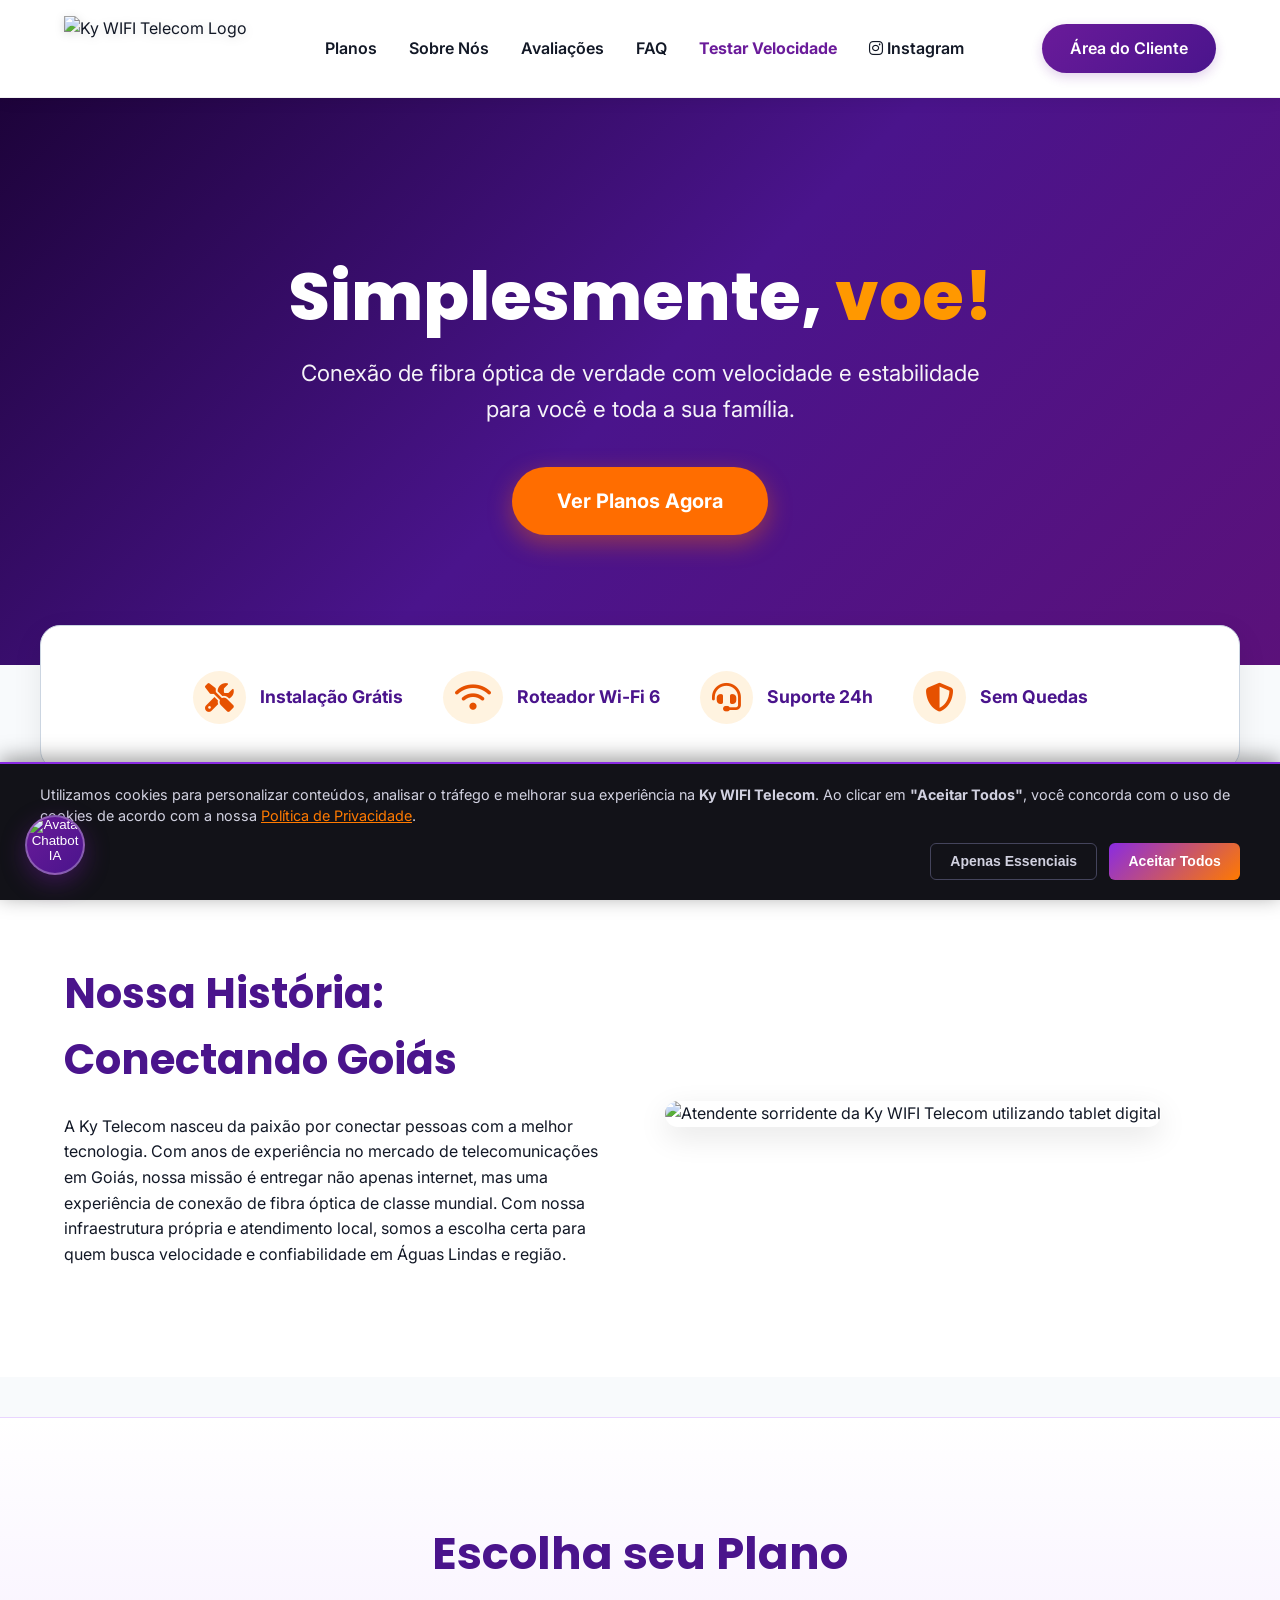
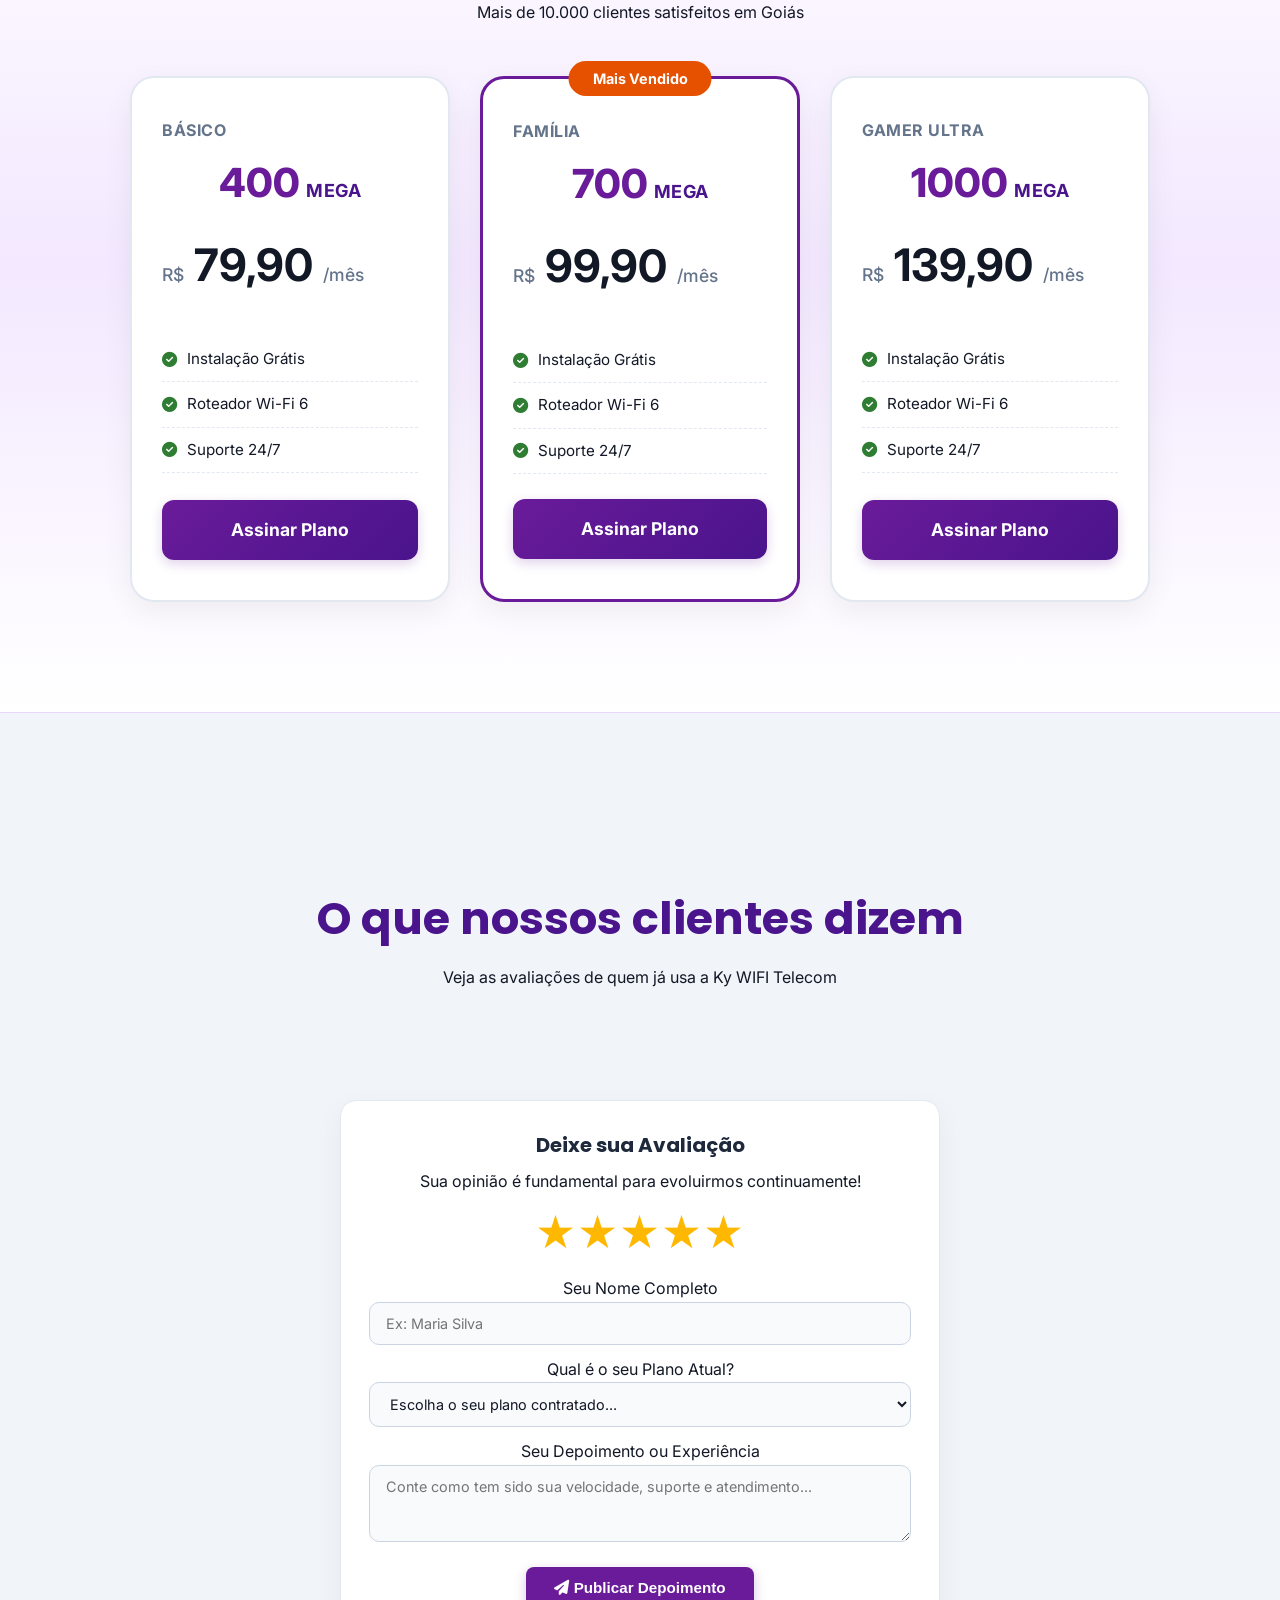
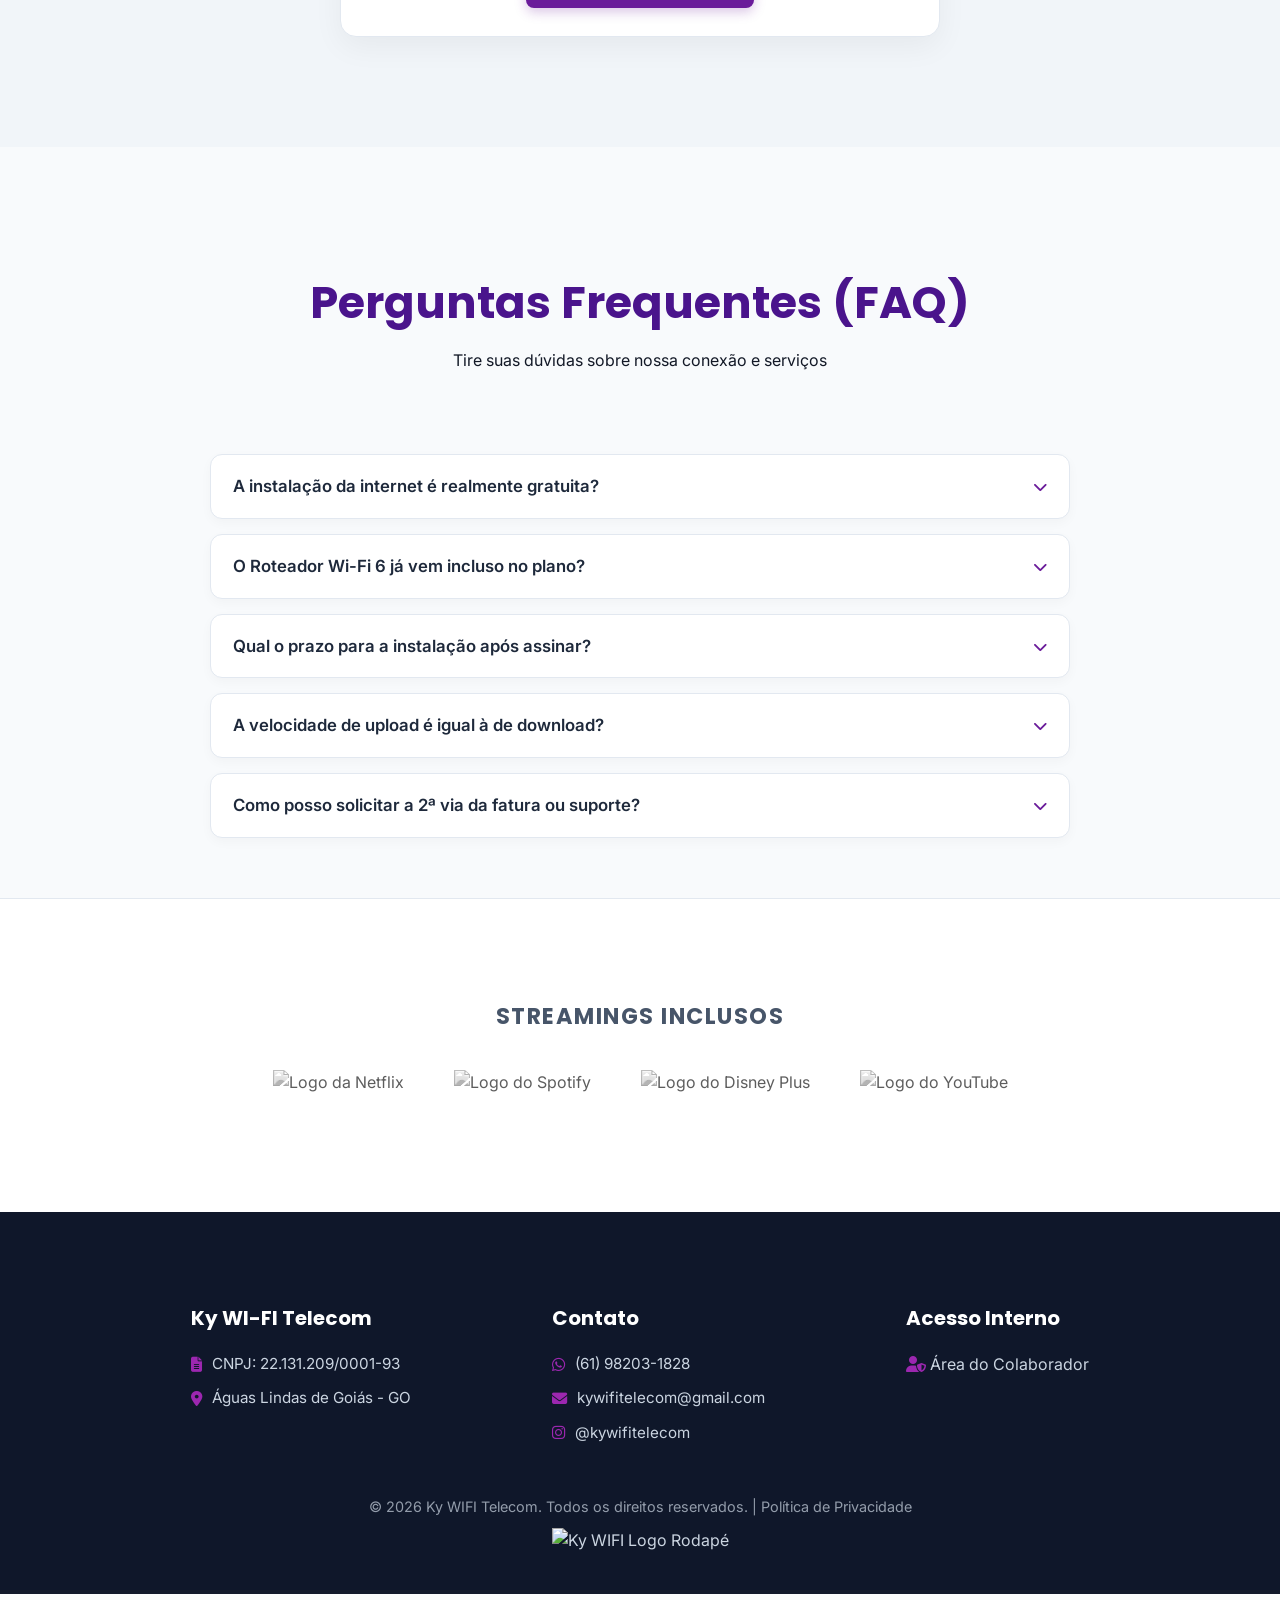
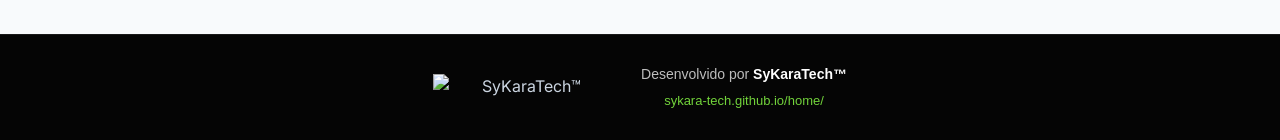
==== commit bd436e19: "Update index.html" ====
--- a/index.html
+++ b/index.html
@@ -364,7 +364,105 @@
         </p>
         <img src="https://i.ibb.co/Xrz7n7dX/image-9658f0-removebg-preview.png" alt="Ky WIFI Logo Rodapé" width="50" style="margin-top: 10px;">
     </footer>
-
+<footer class="sykara-footer">
+    <div class="sykara-footer-content">
+
+        <a href="https://sykara-tech.github.io/home/" 
+           target="_blank" 
+           rel="noopener noreferrer"
+           class="sykara-brand">
+            <img src="logo-sykara.png" alt="SyKaraTech™">
+        </a>
+
+        <div class="sykara-info">
+            <span>Desenvolvido por <strong>SyKaraTech™</strong></span>
+            <a href="https://sykara-tech.github.io/home/" 
+               target="_blank" 
+               rel="noopener noreferrer">
+                sykara-tech.github.io/home/
+            </a>
+        </div>
+
+    </div>
+</footer>
+
+<style>
+    .sykara-footer {
+        width: 100%;
+        padding: 28px 20px;
+        margin-top: 40px;
+        background: #050505;
+        border-top: 1px solid rgba(255, 255, 255, 0.08);
+        box-sizing: border-box;
+    }
+
+    .sykara-footer-content {
+        max-width: 1200px;
+        margin: auto;
+        display: flex;
+        align-items: center;
+        justify-content: center;
+        gap: 28px;
+    }
+
+    .sykara-brand {
+        display: flex;
+        align-items: center;
+        transition: transform 0.25s ease;
+    }
+
+    .sykara-brand:hover {
+        transform: translateY(-2px);
+    }
+
+    .sykara-brand img {
+        width: 180px;
+        height: auto;
+        display: block;
+    }
+
+    .sykara-info {
+        display: flex;
+        flex-direction: column;
+        gap: 6px;
+        font-family: Arial, sans-serif;
+        color: #bdbdbd;
+        font-size: 14px;
+    }
+
+    .sykara-info strong {
+        color: #ffffff;
+        font-weight: 600;
+    }
+
+    .sykara-info a {
+        color: #72d33b;
+        text-decoration: none;
+        font-size: 13px;
+        transition: opacity 0.2s ease;
+    }
+
+    .sykara-info a:hover {
+        opacity: 0.75;
+        text-decoration: underline;
+    }
+
+    @media (max-width: 600px) {
+        .sykara-footer-content {
+            flex-direction: column;
+            text-align: center;
+            gap: 15px;
+        }
+
+        .sykara-brand img {
+            width: 160px;
+        }
+
+        .sykara-info {
+            align-items: center;
+        }
+    }
+</style>
     <!-- LGPD COOKIES BANNER -->
     <div id="lgpd-banner" class="lgpd-banner" role="dialog" aria-live="polite" aria-label="Aviso de Privacidade e Cookies">
         <div class="lgpd-content">
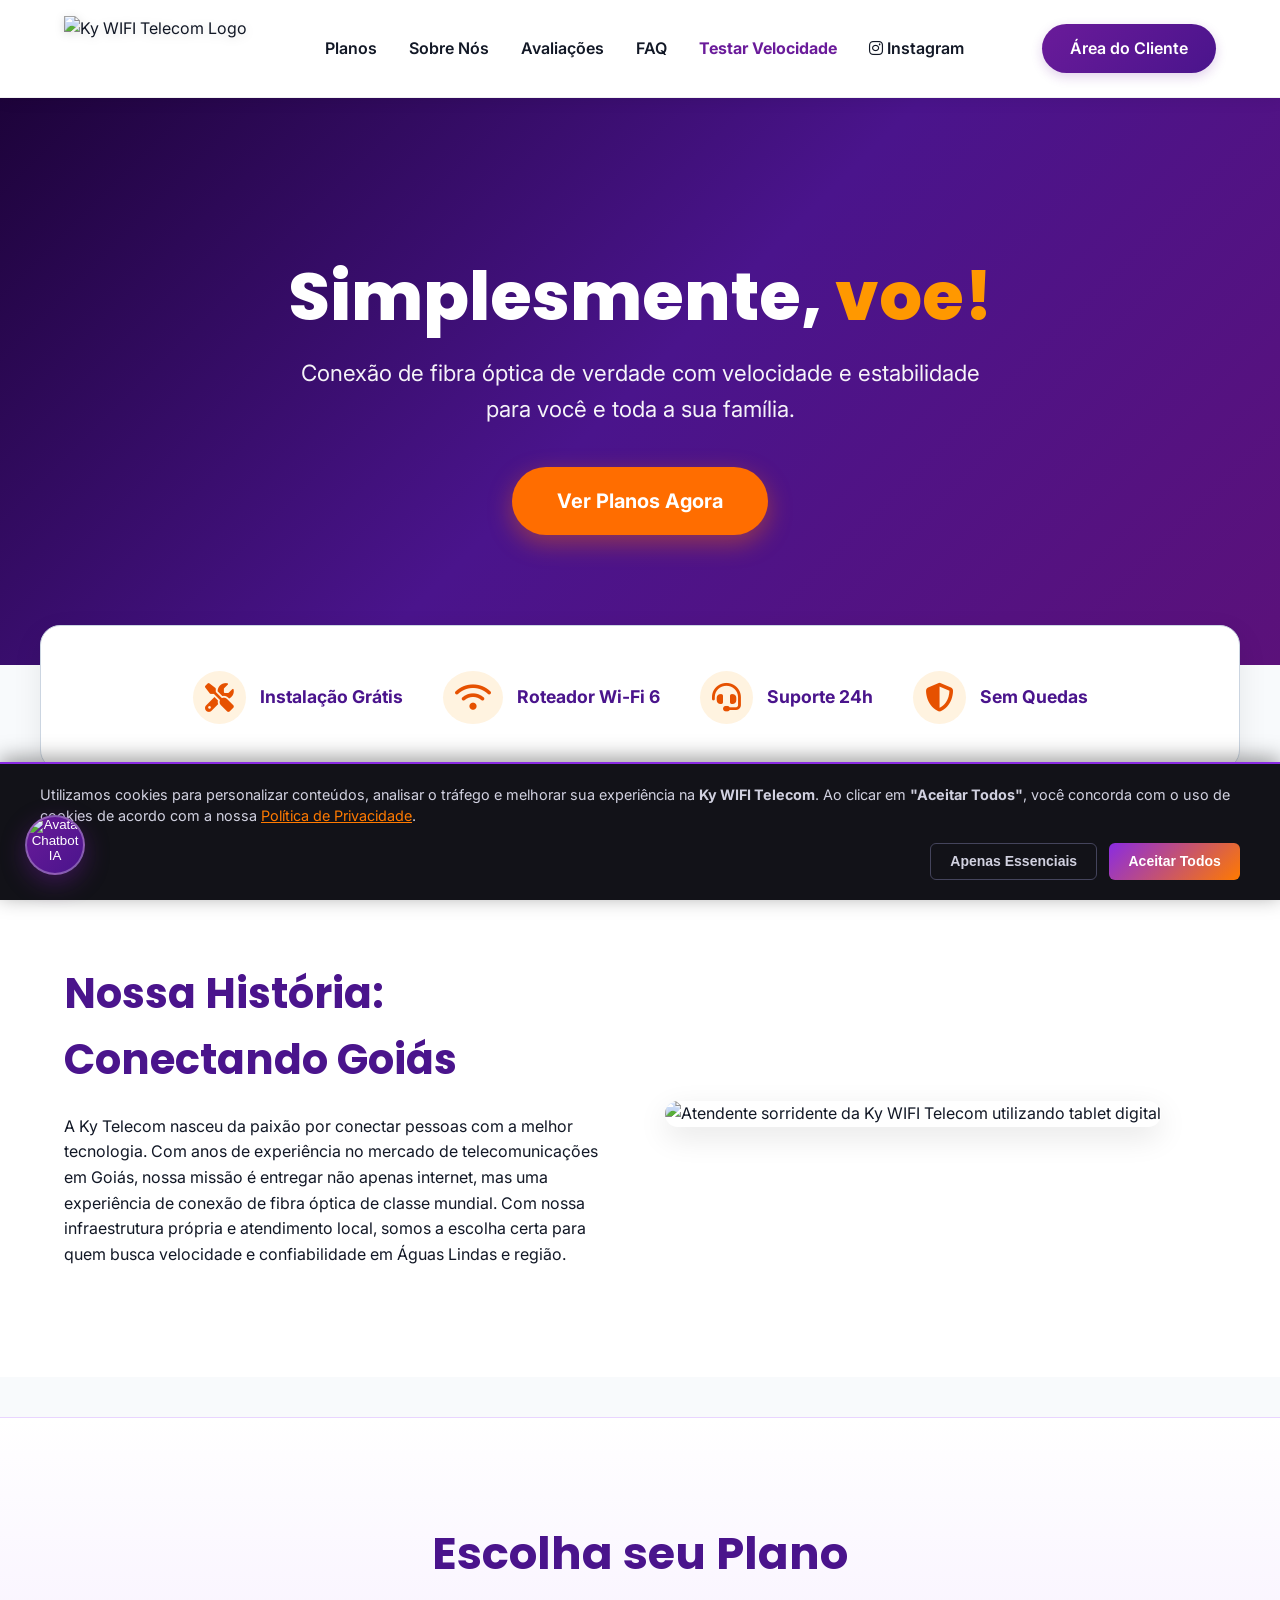
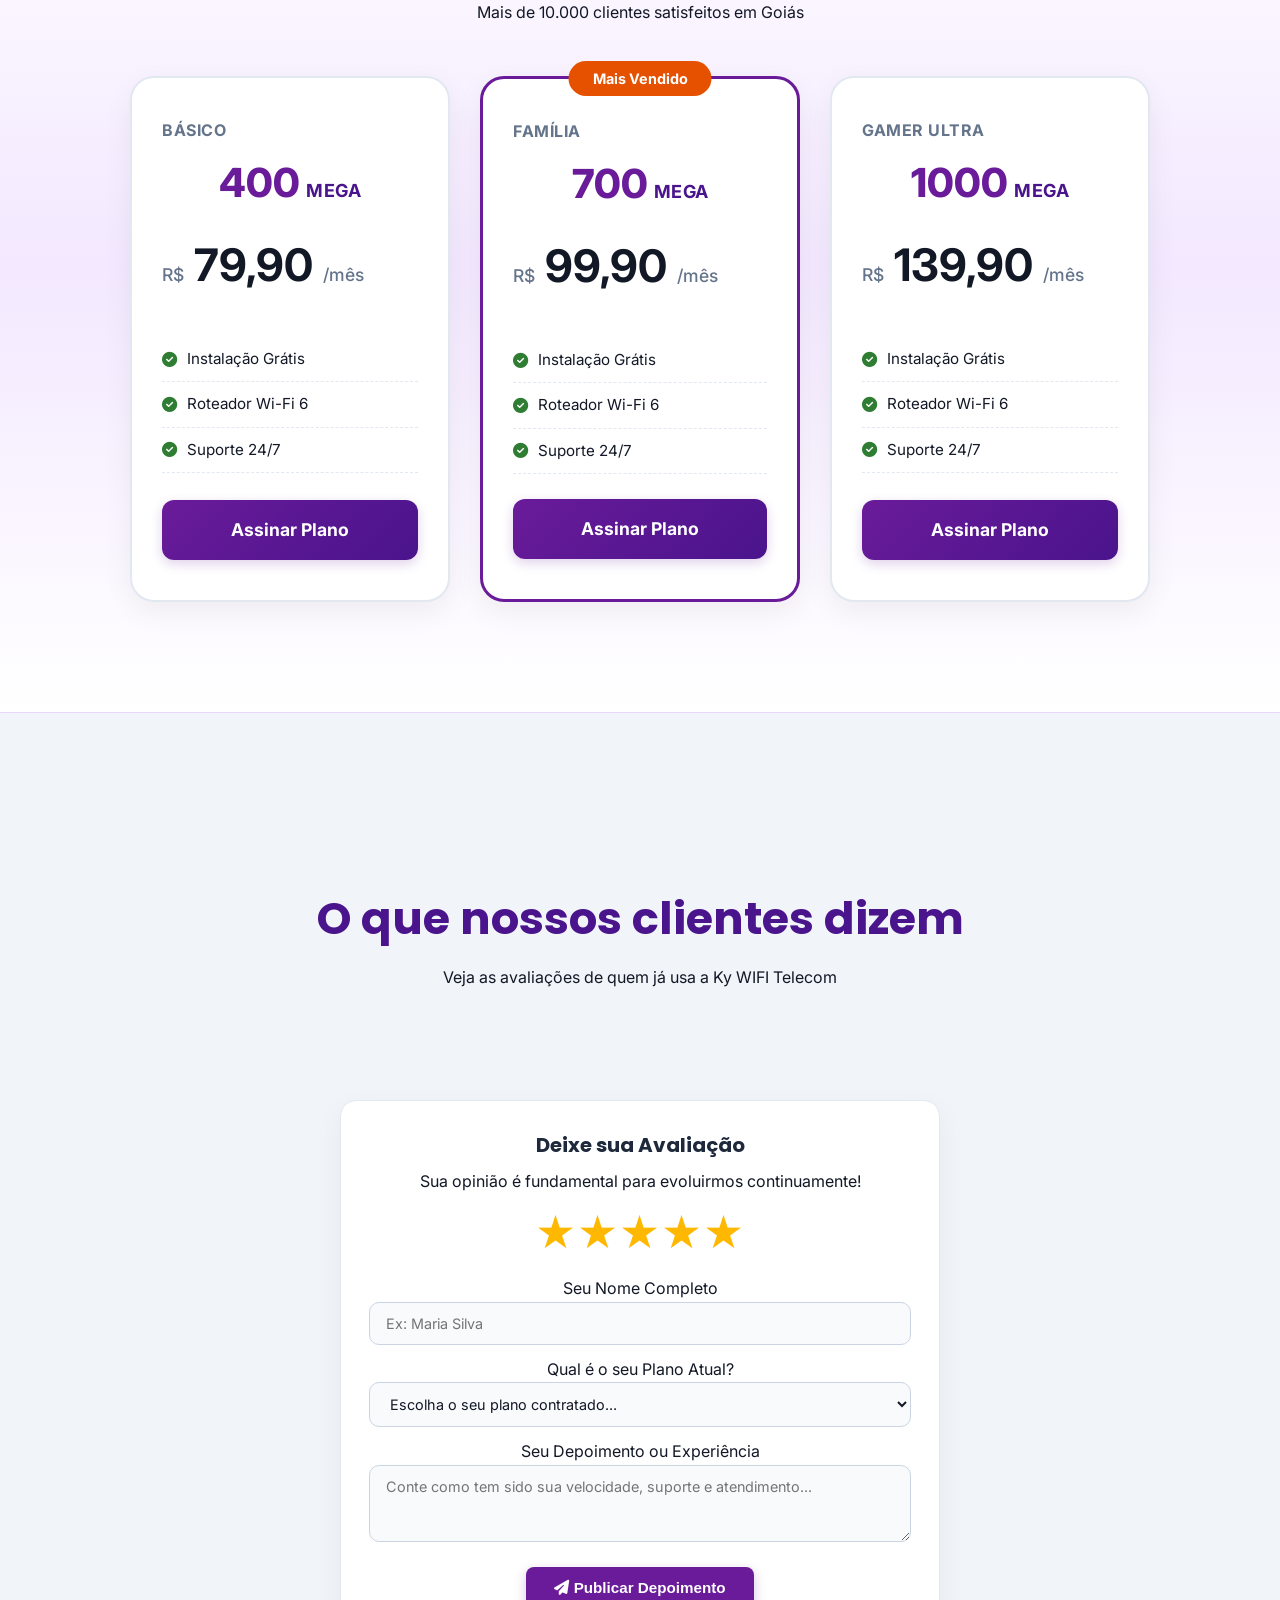
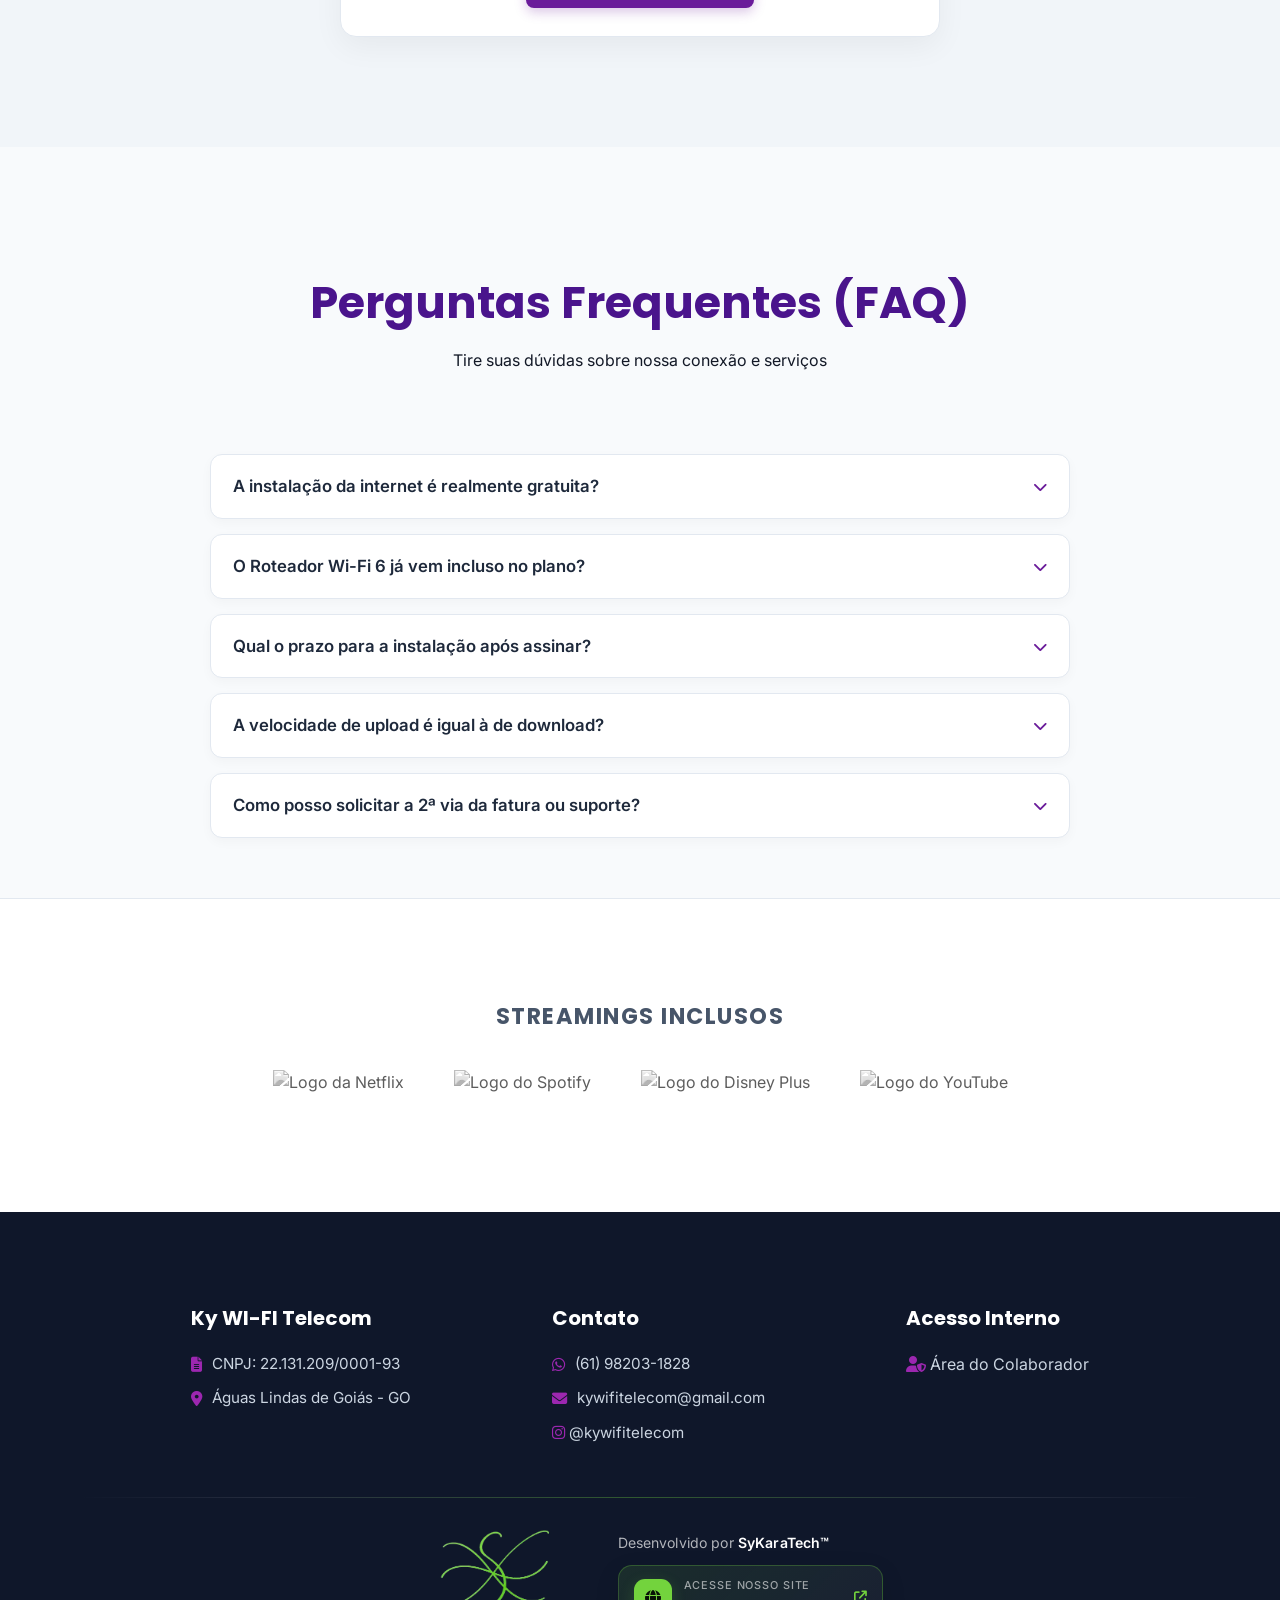
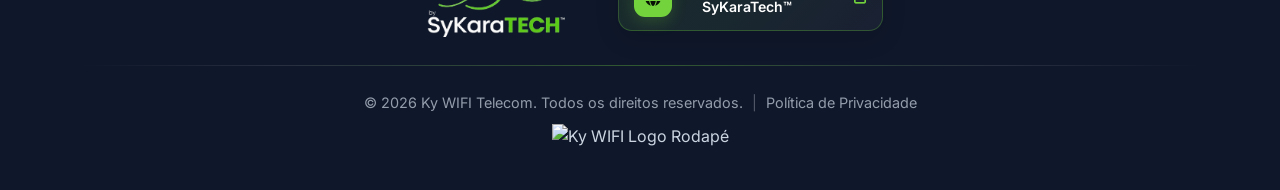
==== commit 2c366035: "Update index.html" ====
--- a/index.html
+++ b/index.html
@@ -136,6 +136,182 @@
             line-height: 1.6;
             color: #475569;
         }
+
+        /* ===== ASSINATURA SYKARATECH ===== */
+        .ky-footer {
+            position: relative;
+            overflow: hidden;
+        }
+
+        .sykara-signature {
+            width: min(1120px, calc(100% - 40px));
+            margin: 42px auto 0;
+        }
+
+        .sykara-line {
+            height: 1px;
+            background: linear-gradient(
+                90deg,
+                transparent,
+                rgba(255,255,255,.10) 18%,
+                rgba(111,211,59,.35) 50%,
+                rgba(255,255,255,.10) 82%,
+                transparent
+            );
+        }
+
+        .sykara-content {
+            display: flex;
+            align-items: center;
+            justify-content: center;
+            gap: 30px;
+            padding: 28px 0;
+        }
+
+        .sykara-logo-link {
+            display: flex;
+            align-items: center;
+            justify-content: center;
+            width: 190px;
+            transition: transform .3s ease, filter .3s ease;
+        }
+
+        .sykara-logo-link:hover {
+            transform: translateY(-3px) scale(1.02);
+            filter: drop-shadow(0 8px 20px rgba(111,211,59,.16));
+        }
+
+        .sykara-logo {
+            width: 100%;
+            max-width: 190px;
+            height: auto;
+            display: block;
+        }
+
+        .sykara-text {
+            display: flex;
+            flex-direction: column;
+            align-items: flex-start;
+            gap: 10px;
+        }
+
+        .sykara-text > span {
+            color: rgba(255,255,255,.68);
+            font-size: .88rem;
+            letter-spacing: .01em;
+        }
+
+        .sykara-text > span strong {
+            color: #fff;
+            font-weight: 600;
+        }
+
+        .sykara-site-btn {
+            position: relative;
+            display: flex;
+            align-items: center;
+            gap: 12px;
+            min-width: 265px;
+            padding: 11px 15px;
+            border: 1px solid rgba(111,211,59,.28);
+            border-radius: 14px;
+            background: linear-gradient(135deg, rgba(111,211,59,.12), rgba(255,255,255,.045));
+            color: #fff;
+            text-decoration: none;
+            box-shadow: 0 8px 25px rgba(0,0,0,.12);
+            transition: transform .25s ease, border-color .25s ease,
+                        background .25s ease, box-shadow .25s ease;
+        }
+
+        .sykara-site-btn:hover {
+            transform: translateY(-2px);
+            border-color: rgba(111,211,59,.62);
+            background: linear-gradient(135deg, rgba(111,211,59,.19), rgba(255,255,255,.07));
+            box-shadow: 0 12px 30px rgba(111,211,59,.12);
+        }
+
+        .sykara-site-icon {
+            width: 38px;
+            height: 38px;
+            flex: 0 0 38px;
+            display: grid;
+            place-items: center;
+            border-radius: 11px;
+            background: #73d33d;
+            color: #081006;
+            box-shadow: 0 5px 15px rgba(111,211,59,.20);
+        }
+
+        .sykara-site-btn small {
+            display: block;
+            margin-bottom: 2px;
+            color: rgba(255,255,255,.58);
+            font-size: .68rem;
+            font-weight: 500;
+            text-transform: uppercase;
+            letter-spacing: .08em;
+        }
+
+        .sykara-site-btn b {
+            display: block;
+            color: #fff;
+            font-size: .88rem;
+            font-weight: 600;
+        }
+
+        .sykara-arrow {
+            margin-left: auto;
+            color: #73d33d;
+            font-size: .82rem;
+            transition: transform .25s ease;
+        }
+
+        .sykara-site-btn:hover .sykara-arrow {
+            transform: translate(2px, -2px);
+        }
+
+        .footer-copy {
+            margin-top: 25px;
+            font-size: .9rem;
+            opacity: .7;
+        }
+
+        .footer-copy span {
+            margin: 0 5px;
+            opacity: .5;
+        }
+
+        .footer-copy a {
+            color: inherit;
+        }
+
+        .ky-footer-logo {
+            margin-top: 10px;
+        }
+
+        @media (max-width: 650px) {
+            .sykara-content {
+                flex-direction: column;
+                gap: 18px;
+                text-align: center;
+            }
+
+            .sykara-text {
+                align-items: center;
+            }
+
+            .sykara-site-btn {
+                min-width: 0;
+                width: min(100%, 290px);
+                box-sizing: border-box;
+                text-align: left;
+            }
+
+            .footer-copy {
+                line-height: 1.7;
+            }
+        }
+
     </style>
 </head>
 <body>
@@ -332,25 +508,29 @@
     </a>
 
     <!-- RODAPÉ -->
-    <footer id="suporte">
+    <footer id="suporte" class="ky-footer">
         <div class="footer-grid reveal">
-            <div>
+            <div class="footer-brand">
                 <h4>Ky WI-FI Telecom</h4>
                 <p><i class="fas fa-file-alt" aria-hidden="true"></i> CNPJ: 22.131.209/0001-93</p>
                 <p><i class="fas fa-map-marker-alt" aria-hidden="true"></i> Águas Lindas de Goiás - GO</p>
             </div>
+
             <div>
                 <h4>Contato</h4>
-                <p><i class="fab fa-whatsapp" aria-hidden="true"></i> <a href="https://wa.me/5561982031828" target="_blank" rel="noopener noreferrer">(61) 98203-1828</a></p>
-                <p><i class="fas fa-envelope" aria-hidden="true"></i> <a href="mailto:kywifitelecom@gmail.com">kywifitelecom@gmail.com</a></p>
+                <p><i class="fab fa-whatsapp" aria-hidden="true"></i>
+                    <a href="https://wa.me/5561982031828" target="_blank" rel="noopener noreferrer">(61) 98203-1828</a>
+                </p>
+                <p><i class="fas fa-envelope" aria-hidden="true"></i>
+                    <a href="mailto:kywifitelecom@gmail.com">kywifitelecom@gmail.com</a>
+                </p>
                 <p>
-                    <a href="https://www.instagram.com/kywifitelecom" target="_blank" rel="noopener noreferrer" style="display: flex; align-items: center; gap: 10px;">
+                    <a href="https://www.instagram.com/kywifitelecom" target="_blank" rel="noopener noreferrer" class="footer-social">
                         <i class="fab fa-instagram" aria-hidden="true"></i> @kywifitelecom
                     </a>
                 </p>
             </div>
 
-            <!-- ÁREA DO COLABORADOR -->
             <div>
                 <h4>Acesso Interno</h4>
                 <a href="login.html" class="btn-colaborador">
@@ -359,110 +539,43 @@
             </div>
         </div>
 
-        <p style="margin-top: 40px; font-size: 0.9rem; opacity: 0.7;">
-            © 2026 Ky WIFI Telecom. Todos os direitos reservados. | <a href="privacidade.html" style="color: inherit;">Política de Privacidade</a>
+        <!-- Assinatura SyKaraTech -->
+        <div class="sykara-signature">
+            <div class="sykara-line"></div>
+
+            <div class="sykara-content">
+                <a href="https://sykara-tech.github.io/home/" target="_blank" rel="noopener noreferrer"
+                   class="sykara-logo-link" aria-label="Visitar o site da SyKaraTech">
+                    <img src="logo-sykara.png" alt="SyKaraTech™" class="sykara-logo">
+                </a>
+
+                <div class="sykara-text">
+                    <span>Desenvolvido por <strong>SyKaraTech™</strong></span>
+                    <a href="https://sykara-tech.github.io/home/" target="_blank" rel="noopener noreferrer"
+                       class="sykara-site-btn">
+                        <span class="sykara-site-icon"><i class="fas fa-globe" aria-hidden="true"></i></span>
+                        <span>
+                            <small>Acesse nosso site</small>
+                            <b>SyKaraTech™</b>
+                        </span>
+                        <i class="fas fa-arrow-up-right-from-square sykara-arrow" aria-hidden="true"></i>
+                    </a>
+                </div>
+            </div>
+
+            <div class="sykara-line"></div>
+        </div>
+
+        <p class="footer-copy">
+            © 2026 Ky WIFI Telecom. Todos os direitos reservados.
+            <span>|</span>
+            <a href="privacidade.html">Política de Privacidade</a>
         </p>
-        <img src="https://i.ibb.co/Xrz7n7dX/image-9658f0-removebg-preview.png" alt="Ky WIFI Logo Rodapé" width="50" style="margin-top: 10px;">
+
+        <img src="https://i.ibb.co/Xrz7n7dX/image-9658f0-removebg-preview.png"
+             alt="Ky WIFI Logo Rodapé" width="50" class="ky-footer-logo">
     </footer>
-<footer class="sykara-footer">
-    <div class="sykara-footer-content">
-
-        <a href="https://sykara-tech.github.io/home/" 
-           target="_blank" 
-           rel="noopener noreferrer"
-           class="sykara-brand">
-            <img src="logo-sykara.png" alt="SyKaraTech™">
-        </a>
-
-        <div class="sykara-info">
-            <span>Desenvolvido por <strong>SyKaraTech™</strong></span>
-            <a href="https://sykara-tech.github.io/home/" 
-               target="_blank" 
-               rel="noopener noreferrer">
-                sykara-tech.github.io/home/
-            </a>
-        </div>
-
-    </div>
-</footer>
-
-<style>
-    .sykara-footer {
-        width: 100%;
-        padding: 28px 20px;
-        margin-top: 40px;
-        background: #050505;
-        border-top: 1px solid rgba(255, 255, 255, 0.08);
-        box-sizing: border-box;
-    }
-
-    .sykara-footer-content {
-        max-width: 1200px;
-        margin: auto;
-        display: flex;
-        align-items: center;
-        justify-content: center;
-        gap: 28px;
-    }
-
-    .sykara-brand {
-        display: flex;
-        align-items: center;
-        transition: transform 0.25s ease;
-    }
-
-    .sykara-brand:hover {
-        transform: translateY(-2px);
-    }
-
-    .sykara-brand img {
-        width: 180px;
-        height: auto;
-        display: block;
-    }
-
-    .sykara-info {
-        display: flex;
-        flex-direction: column;
-        gap: 6px;
-        font-family: Arial, sans-serif;
-        color: #bdbdbd;
-        font-size: 14px;
-    }
-
-    .sykara-info strong {
-        color: #ffffff;
-        font-weight: 600;
-    }
-
-    .sykara-info a {
-        color: #72d33b;
-        text-decoration: none;
-        font-size: 13px;
-        transition: opacity 0.2s ease;
-    }
-
-    .sykara-info a:hover {
-        opacity: 0.75;
-        text-decoration: underline;
-    }
-
-    @media (max-width: 600px) {
-        .sykara-footer-content {
-            flex-direction: column;
-            text-align: center;
-            gap: 15px;
-        }
-
-        .sykara-brand img {
-            width: 160px;
-        }
-
-        .sykara-info {
-            align-items: center;
-        }
-    }
-</style>
+
     <!-- LGPD COOKIES BANNER -->
     <div id="lgpd-banner" class="lgpd-banner" role="dialog" aria-live="polite" aria-label="Aviso de Privacidade e Cookies">
         <div class="lgpd-content">
